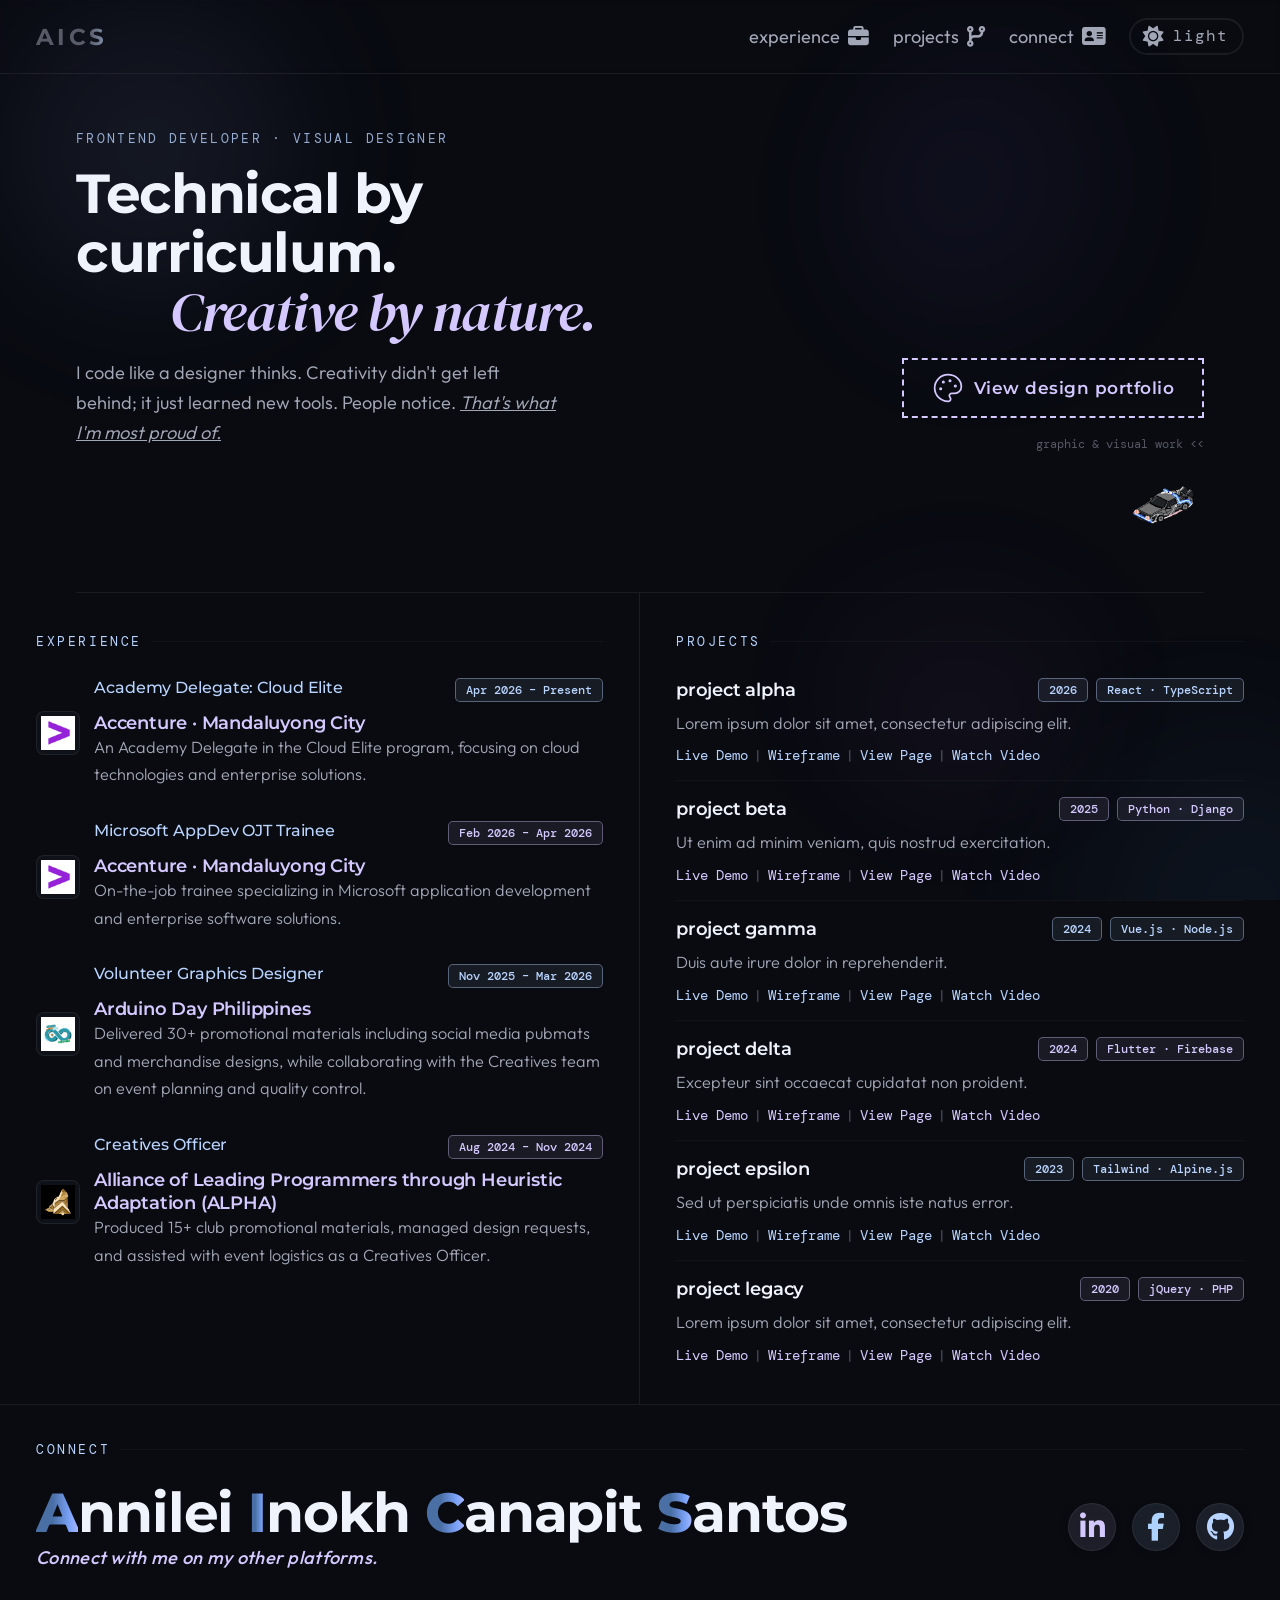
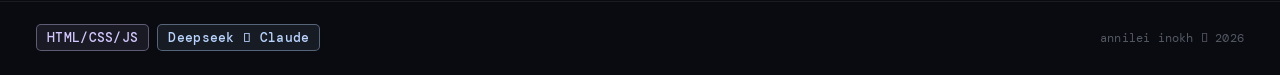
==== index.html @ 3339f08f "portfolio update" ====
<!DOCTYPE html>
<html lang="en">
<head>
  <meta charset="UTF-8">
  <meta name="viewport" content="width=device-width, initial-scale=1.0, viewport-fit=cover">
  <title>Annilei Inokh C. Santos</title>

  <!-- External Stylesheets -->
  <link rel="stylesheet" href="css/style.css">
  <link rel="stylesheet" href="css/orb.css">
  <link rel="stylesheet" href="css/components.css">
  <link rel="stylesheet" href="css/pop-up-modal-style.css">
  <link rel="stylesheet" href="css/time-travel-animation.css">

  <!-- Font Awesome 6 (Free) -->
  <link rel="stylesheet" href="https://cdnjs.cloudflare.com/ajax/libs/font-awesome/6.5.1/css/all.min.css">

  <!-- Experience Logo Styles -->
  <style>
    .exp-item {
      display: flex;
      gap: 14px;
      align-items: center;
    }

    .exp-logo-wrap {
      flex-shrink: 0;
      width: 44px;
      height: 44px;
      border-radius: 8px;
      border: 0.5px solid var(--border);
      background: var(--bg2);
      display: flex;
      align-items: center;
      justify-content: center;
      overflow: hidden;
    }

    .exp-logo-wrap img {
      width: 100%;
      height: 100%;
      object-fit: contain;
      padding: 4px;
      filter: grayscale(20%);
      transition: filter 0.2s ease;
    }

    .exp-item:hover .exp-logo-wrap img {
      filter: grayscale(0%);
    }

    .exp-logo-wrap .exp-logo-fallback {
      font-family: 'Montserrat', sans-serif;
      font-size: 0.6rem;
      font-weight: 700;
      color: var(--txt3);
      text-align: center;
      letter-spacing: 0.05em;
      line-height: 1.1;
      padding: 2px;
    }

    .exp-body {
      flex: 1;
      min-width: 0;
    }

    @media (max-width: 480px) {
      .exp-logo-wrap {
        width: 36px;
        height: 36px;
        border-radius: 6px;
      }
    }
  </style>
</head>
<body>

<div class="p dark" id="site">

  <!-- Animated Orb Background -->
  <div class="orb-container" id="orbContainer">
    <div class="interactive-orb" id="interactiveOrb"></div>
  </div>

  <div class="content-wrapper">

    <!-- ── Navigation ─────────────────────────────────────── -->
    <nav>
      <div class="logo">AICS</div>
      <div class="nav-r">
        <a href="#exp" class="nav-link">
          <span class="nav-text">experience</span>
          <i class="fas fa-briefcase nav-icon-mobile"></i>
        </a>
        <a href="#proj" class="nav-link">
          <span class="nav-text">projects</span>
          <i class="fas fa-code-branch nav-icon-mobile"></i>
        </a>
        <a href="#connect" class="nav-link">
          <span class="nav-text">connect</span>
          <i class="fas fa-address-card nav-icon-mobile"></i>
        </a>
        <button class="toggle-btn" id="modeBtn" aria-label="Toggle theme">
          <i class="fas t-icon" id="modeIcon">☀</i>
          <span id="modeTxt">light</span>
        </button>
      </div>
    </nav>

    <!-- ── Hero ───────────────────────────────────────────── -->
    <div class="hero">
      <div class="eyebrow">
        <span>frontend developer · visual designer</span>
      </div>
      <h1>Technical by curriculum.<br><em>Creative by nature.</em></h1>

      <div class="hero-body">
        <p class="hero-desc">
          I code like a designer thinks. Creativity didn't get left behind;
          it just learned new tools. People notice.
          <u><i>That's what I'm most proud of.</i></u>
        </p>

        <div class="cta-wrap">
          <div class="cta-portfolio" aria-label="View design portfolio">
            <svg class="portfolio-icon"
                 xmlns="http://www.w3.org/2000/svg"
                 width="32" height="32"
                 viewBox="0 0 24 24"
                 fill="none"
                 stroke="currentColor"
                 stroke-width="1.3125"
                 stroke-linecap="round"
                 stroke-linejoin="round">
              <path d="M12 22a1 1 0 0 1 0-20 10 9 0 0 1 10 9 5 5 0 0 1-5 5h-2.25a1.75 1.75 0 0 0-1.4 2.8l.3.4a1.75 1.75 0 0 1-1.4 2.8z"/>
              <circle cx="13.5" cy="6.5" r=".5" fill="currentColor"/>
              <circle cx="17.5" cy="10.5" r=".5" fill="currentColor"/>
              <circle cx="6.5"  cy="12.5" r=".5" fill="currentColor"/>
              <circle cx="8.5"  cy="7.5"  r=".5" fill="currentColor"/>
            </svg>
            View design portfolio
          </div>
          <div class="cta-hint">graphic &amp; visual work <<</div>

          <!-- GIF Button -->
          <button class="gif-button" id="gifBtn" aria-label="View previous portfolio versions">
            <img
              class="gif-img"
              src="../assets/delorean.gif"
              alt="DeLorean time machine"
              draggable="false">
            <i class="fas fa-car-side fallback-icon"></i>
          </button>
        </div>
      </div>
    </div>

    <!-- ── Two-Column: Experience + Projects ──────────────── -->
    <div class="two-col">

      <!-- Experience Column -->
      <div class="col-l">
        <div class="sec-label">experience</div>
        <!-- Experience content will be loaded dynamically from JSON -->
      </div>

      <!-- Projects Column -->
      <div class="col-r">
        <div class="sec-label" id="proj">projects</div>
        <!-- Projects content will be loaded dynamically from JSON -->
      </div>

    </div><!-- /.two-col -->

    <!-- ── Connect ────────────────────────────────────────── -->
    <div class="contrib-band" id="connect">
      <div class="sec-label">connect</div>
      <div class="contrib-inner">
        <div>
          <div class="c-big">
            <span class="name-first"><b class="shimmer-letter">A</b>nnilei <b class="shimmer-letter">I</b>nokh</span>
            <span class="name-last"><b class="shimmer-letter">C</b>anapit <b class="shimmer-letter">S</b>antos</span>
          </div>
          <div class="c-sub"><em>Connect with me on my other platforms.</em></div>
        </div>
        <div class="social-links">
          <a href="https://www.linkedin.com/in/annilei-inokh-santos/"
            target="_blank"
            rel="noopener noreferrer"
            class="social-btn linkedin"
            aria-label="LinkedIn">
            <i class="fab fa-linkedin-in"></i>
          </a>
          <a href="https://www.facebook.com/annilei.inokh"
            target="_blank"
            rel="noopener noreferrer"
            class="social-btn facebook"
            aria-label="Facebook">
            <i class="fab fa-facebook-f"></i>
          </a>
          <a href="https://github.com/annilei-inokh-santos"
            target="_blank"
            rel="noopener noreferrer"
            class="social-btn github"
            aria-label="GitHub">
            <i class="fab fa-github"></i>
          </a>
        </div>
      </div>
    </div>

    <!-- ── Footer ─────────────────────────────────────────── -->
    <div class="bottom">
      <div class="sig-row">
        <div class="sig s-v">HTML/CSS/JS</div>
        <div class="sig s-b">Deepseek 𖥔 Claude</div>
      </div>
      <div class="build-note">annilei inokh 𖥔 2026</div>
    </div>

  </div><!-- /.content-wrapper -->
</div><!-- /#site -->

<!-- Popup Modal for Portfolio Version Selector -->
<div id="carouselModal" class="modal" role="dialog" aria-label="Portfolio version selector">
  <span class="close-btn" aria-label="Close">&times;</span>
  <div class="modal-inner">
    <!-- Carousel Section -->
    <div class="carousel-wrapper">
      <div class="carousel-container">
        <button class="carousel-arrow left-arrow" aria-label="Previous portfolio">&#10094;</button>
        <div class="carousel-track-container">
          <div class="carousel-track" id="carouselTrack">
            <!-- Carousel cards will be loaded dynamically from portfolio-versions.json -->
          </div>
        </div>
        <button class="carousel-arrow right-arrow" aria-label="Next portfolio">&#10095;</button>
      </div>
    </div>

    <!-- Time Circuit Panel -->
    <div class="bottom-rectangle" id="bottomRectangle">
      <div class="rectangle-content">
        <!-- Destination Time -->
        <div class="time-container destination-time">
          <div class="time-values-wrapper">
            <div class="time-item">
              <div class="time-label">MONTH</div>
              <div class="time-value-box month-box" data-ghost="MMM">
                <div class="time-month" id="destinationMonth">---</div>
              </div>
            </div>
            <div class="time-item">
              <div class="time-label">DAY</div>
              <div class="time-value-box day-box" data-ghost="88">
                <div class="time-day" id="destinationDay">--</div>
              </div>
            </div>
            <div class="time-item">
              <div class="time-label">YEAR</div>
              <div class="time-value-box year-box" data-ghost="8888">
                <div class="time-year" id="destinationYear">----</div>
              </div>
            </div>
          </div>
          <div class="time-header">DESTINATION TIME</div>
        </div>

        <!-- Present Time -->
        <div class="time-container present-time">
          <div class="time-values-wrapper">
            <div class="time-item">
              <div class="time-label">MONTH</div>
              <div class="time-value-box month-box" data-ghost="MMM">
                <div class="time-month" id="presentMonth">---</div>
              </div>
            </div>
            <div class="time-item">
              <div class="time-label">DAY</div>
              <div class="time-value-box day-box" data-ghost="88">
                <div class="time-day" id="presentDay">--</div>
              </div>
            </div>
            <div class="time-item">
              <div class="time-label">YEAR</div>
              <div class="time-value-box year-box" data-ghost="8888">
                <div class="time-year" id="presentYear">----</div>
              </div>
            </div>
          </div>
          <div class="time-header">PRESENT TIME</div>
        </div>

        <!-- Last Time Departed -->
        <div class="time-container last-departed">
          <div class="time-values-wrapper">
            <div class="time-item">
              <div class="time-label">MONTH</div>
              <div class="time-value-box month-box" data-ghost="MMM">
                <div class="time-month" id="lastMonth">---</div>
              </div>
            </div>
            <div class="time-item">
              <div class="time-label">DAY</div>
              <div class="time-value-box day-box" data-ghost="88">
                <div class="time-day" id="lastDay">--</div>
              </div>
            </div>
            <div class="time-item">
              <div class="time-label">YEAR</div>
              <div class="time-value-box year-box" data-ghost="8888">
                <div class="time-year" id="lastYear">----</div>
              </div>
            </div>
          </div>
          <div class="time-header">LAST TIME DEPARTED</div>
        </div>
      </div>
    </div>
  </div>
</div>

<!-- External Scripts -->
<script src="js/data-loader.js"></script>
<script src="js/theme.js"></script>
<script src="js/orb.js"></script>
<script src="js/scroll.js"></script>
<script src="js/modal.js"></script>
<script src="js/sparkle.js"></script>
<script src="js/gif-button.js"></script>
<script src="js/time-travel-animation.js"></script>
<script src="js/script.js"></script>

</body>
</html>
---- css/style.css ----
/* ============================================================
   STYLE.CSS — Annilei Inokh C. Santos Portfolio (Core Design, Themes, Layout)
   ============================================================ */

/* ============================================================
   1. IMPORTS
   ============================================================ */
@import url('https://fonts.googleapis.com/css2?family=DM+Serif+Display:ital@0;1&family=DM+Mono:wght@400;500&family=Outfit:wght@300;400;500&family=Montserrat:wght@500;600;700;800&display=swap');
@import url('https://fonts.googleapis.com/css2?family=Orbitron:wght@400;500;600;700;800;900&display=swap');
@import url('https://fonts.cdnfonts.com/css/ds-digital');


/* ============================================================
   1.5 ROOT FONT SIZE SCALING (+15%)
   ============================================================ */
html {
  font-size: 115%;
}


/* ============================================================
   2. RESET & BASE
   ============================================================ */
* {
  box-sizing: border-box;
  margin: 0;
  padding: 0;
}

html, body {
  scroll-behavior: smooth;
  scroll-padding-top: 80px;
}


/* ============================================================
   2.1 TEXT SIZE SCALING
   ============================================================ */
html {
  font-size: 130%;
}

@media (max-width: 768px) {
  html {
    font-size: 145%;
  }
}

@media (max-width: 480px) {
  html {
    font-size: 145%;
  }
}


/* ============================================================
   3. CSS VARIABLES — THEMES
   ============================================================ */
.p.dark {
  --bg:        #090b11;
  --bg2:       #0e1118;
  --bg3:       #13161f;
  --border:    rgba(255,255,255,0.07);
  --border2:   rgba(255,255,255,0.04);
  --txt:       #e2eafc;
  --txt2:      rgba(226,234,252,0.7);
  --txt3:      rgba(226,234,252,0.35);
  --blue:      #b8d4ff;
  --blue-bg:   rgba(184,212,255,0.08);
  --blue-bd:   rgba(184,212,255,0.4);
  --violet:    #d4c8ff;
  --violet-bg: rgba(212,200,255,0.08);
  --violet-bd: rgba(212,200,255,0.38);
  --head:      #eff3fc;
  --orb1:      rgba(100,80,200,0.4);
  --orb2:      rgba(80,150,220,0.35);
  --orb3:      rgba(180,100,200,0.3);
  --link:      #7aa2f7;
  --link-hover:#b4f9f9;
}

.p.light {
  --bg:        #fdf7e8;
  --bg2:       #faf0dd;
  --bg3:       #f7e8d0;
  --border:    rgba(0,0,0,0.08);
  --border2:   rgba(0,0,0,0.05);
  --txt:       #3d3522;
  --txt2:      rgba(61,53,34,0.72);
  --txt3:      rgba(61,53,34,0.4);
  --blue:      #7b8a9e;
  --blue-bg:   rgba(123,138,158,0.08);
  --blue-bd:   rgba(123,138,158,0.3);
  --violet:    #9b7bb5;
  --violet-bg: rgba(155,123,181,0.06);
  --violet-bd: rgba(155,123,181,0.25);
  --head:      #3d3522;
  --orb1:      rgba(155,123,181,0.25);
  --orb2:      rgba(123,138,158,0.2);
  --orb3:      rgba(180,100,200,0.2);
  --link:      #8b5e9e;
  --link-hover: #a875b8;
}


/* ============================================================
   4. GLOBAL
   ============================================================ */
.p {
  font-family: 'Outfit', sans-serif;
  width: 100%;
  min-height: 100vh;
  transition: background 0.3s, color 0.3s;
  position: relative;
  user-select: none;
  -webkit-user-select: none;
  -moz-user-select: none;
  -ms-user-select: none;
  background: var(--bg);
  color: var(--txt);
}

h1, .exp-role, .proj-name, .cta, .exp-place, .c-big, .logo b {
  font-family: 'Montserrat', sans-serif;
}
h1         { font-weight: 700; }
.exp-role  { font-weight: 600; }
.proj-name { font-weight: 600; }
.cta       { font-weight: 600; }
.c-big     { font-weight: 700; }

a {
  color: var(--link);
  text-decoration: none;
  transition: color 0.2s ease, text-decoration 0.2s ease;
}
a:hover {
  color: var(--link-hover);
  text-decoration: underline;
}


/* ============================================================
   5. ANIMATIONS / KEYFRAMES
   ============================================================ */
@keyframes shimmerMove {
  0%   { background-position: 250% 0; }
  100% { background-position: -250% 0; }
}

@keyframes pulseGlow {
  0%, 100% { text-shadow: 0 0 0px rgba(184,212,255,0); }
  50%       { text-shadow: 0 0 4px var(--blue); }
}

@keyframes bl {
  0%, 100% { opacity: 1; }
  50%       { opacity: 0.2; }
}

@keyframes floatOrb {
  0%, 100% { transform: translate(0, 0) scale(1); }
  50%       { transform: translate(20px, -20px) scale(1.05); }
}


/* ============================================================
   6. COMPONENTS — Content Wrapper
   ============================================================ */
.content-wrapper {
  position: relative;
  z-index: 2;
  overflow-x: hidden;
  max-width: min(1400px, 100vw);
  margin: 0 auto;
  width: 100%;
}


/* ============================================================
   7. SECTIONS — Hero
   ============================================================ */
.hero {
  padding: 56px 36px 0;
  position: relative;
  max-width: 1200px;
  margin: 0 auto;
  width: 100%;
}

.eyebrow {
  font-family: 'DM Mono', monospace;
  font-size: 0.625rem;
  color: var(--blue);
  letter-spacing: 0.18em;
  text-transform: uppercase;
  margin-bottom: 18px;
  opacity: 0.8;
  display: flex;
  align-items: center;
  flex-wrap: wrap;
  gap: 12px;
}

h1 {
  font-family: 'Montserrat', sans-serif;
  font-size: 2.625rem;
  line-height: 1.08;
  letter-spacing: -0.025em;
  color: var(--head);
  font-weight: 700;
  max-width: 520px;
  margin-bottom: 8px;
  text-align: left;
}
h1 em {
  font-style: italic;
  color: var(--violet);
  font-family: 'DM Serif Display', serif;
  font-weight: 400;
  display: block;
  text-align: right;
}

.hero-body {
  display: grid;
  grid-template-columns: 1fr auto;
  gap: 32px;
  align-items: start;
  margin-top: 16px;
  padding-bottom: 48px;
  border-bottom: 0.5px solid var(--border);
}

.hero-desc {
  font-size: 0.875rem;
  color: var(--txt2);
  font-weight: 350;
  line-height: 1.65;
  max-width: 480px;
}
.hero-desc em {
  color: var(--violet);
  font-style: normal;
  font-weight: 500;
}

.cta-wrap {
  display: flex;
  flex-direction: column;
  align-items: flex-end;
  gap: 12px;
}

.cta-hint {
  font-family: 'DM Mono', monospace;
  font-size: 0.5625rem;
  color: var(--txt3);
  text-align: right;
  margin-top: 6px;
}


/* ============================================================
   8. SECTIONS — Two-Column Layout
   ============================================================ */
.two-col {
  display: grid;
  grid-template-columns: 1fr 1fr;
  border-bottom: 0.5px solid var(--border);
  position: relative;
  background: transparent;
}

.col-l { padding: 40px 36px; border-right: 0.5px solid var(--border); }
.col-r { padding: 40px 36px; }

.sec-label {
  font-family: 'DM Mono', monospace;
  font-size: 0.625rem;
  color: var(--blue);
  letter-spacing: 0.2em;
  text-transform: uppercase;
  margin-bottom: 28px;
  display: flex;
  align-items: center;
  gap: 10px;
}
.sec-label::after {
  content: '';
  flex: 1;
  height: 0.5px;
  background: var(--border2);
}


/* ============================================================
   9. COMPONENTS — Experience Items
   ============================================================ */
.exp-item { margin-bottom: 32px; }
.exp-item:last-child { margin-bottom: 0; }

.exp-top {
  display: flex;
  justify-content: space-between;
  align-items: flex-start;
  margin-bottom: 6px;
  flex-wrap: wrap;
  gap: 8px;
}

.exp-role {
  font-size: 0.75rem;
  color: var(--blue);
  margin-bottom: 8px;
  font-weight: 500;
  font-family: 'Montserrat', sans-serif;
  letter-spacing: -0.1px;
}

.exp-year {
  font-family: 'DM Mono', monospace;
  font-size: 0.625rem;
  color: var(--txt3);
  background: var(--bg2);
  padding: 2px 8px;
  border-radius: 4px;
}

.exp-place {
  font-size: 0.875rem;
  font-weight: 600;
  color: var(--txt);
  font-family: 'Montserrat', sans-serif;
  letter-spacing: -0.2px;
}

.exp-place a {
  color: var(--violet);
  text-decoration: none;
  transition: color 0.2s ease;
}

.exp-place a:hover {
  color: var(--link-hover);
  text-decoration: underline;
}

.exp-desc {
  font-size: 0.78125rem;
  color: var(--txt2);
  font-weight: 300;
  line-height: 1.7;
}

/* Experience Date Tags */
.exp-date-tag {
  font-family: 'DM Mono', monospace;
  font-size: 0.5625rem;
  padding: 3px 10px;
  border-radius: 5px;
  border: 0.5px solid;
  font-weight: 500;
  white-space: nowrap;
}

/* Blue theme for experience dates */
.exp-date-blue {
  border-color: var(--blue-bd);
  color: var(--blue);
  background: var(--blue-bg);
}

/* Violet theme for experience dates */
.exp-date-violet {
  border-color: var(--violet-bd);
  color: var(--violet);
  background: var(--violet-bg);
}

/* Light mode adjustments for experience dates */
.p.light .exp-date-blue {
  border-color: rgba(123,138,158,0.3);
  color: #7b8a9e;
  background: rgba(123,138,158,0.08);
}

.p.light .exp-date-violet {
  border-color: rgba(155,123,181,0.25);
  color: #9b7bb5;
  background: rgba(155,123,181,0.06);
}

/* Responsive experience date tags */
@media (max-width: 600px) {
  .exp-date-tag {
    font-size: 0.5rem;
    padding: 2px 8px;
  }
}

@media (max-width: 480px) {
  .exp-date-tag {
    font-size: 0.4375rem;
    padding: 2px 6px;
  }
}


/* ============================================================
   10. COMPONENTS — Project Items
   ============================================================ */
.proj-item {
  padding: 16px 0;
  border-bottom: 0.5px solid var(--border2);
}
.proj-item:first-of-type { padding-top: 0; }
.proj-item:last-child    { border-bottom: none; padding-bottom: 0; }

.proj-top {
  display: flex;
  justify-content: space-between;
  align-items: flex-start;
  margin-bottom: 8px;
  flex-wrap: wrap;
  gap: 10px;
}

.proj-name {
  font-size: 0.875rem;
  font-weight: 600;
  color: var(--head);
  font-family: 'Montserrat', sans-serif;
  letter-spacing: -0.2px;
}

/* Project Tags Container */
.proj-tags {
  display: flex;
  gap: 8px;
  align-items: center;
  flex-wrap: wrap;
}

/* Base tag styles */
.proj-tag {
  font-family: 'DM Mono', monospace;
  font-size: 0.5625rem;
  padding: 3px 10px;
  border-radius: 5px;
  border: 0.5px solid;
  font-weight: 500;
  white-space: nowrap;
}

/* Blue theme tags */
.t-date-blue {
  border-color: var(--blue-bd);
  color: var(--blue);
  background: var(--blue-bg);
}

.t-tech-blue {
  border-color: var(--blue-bd);
  color: var(--blue);
  background: var(--blue-bg);
}

/* Violet theme tags */
.t-date-violet {
  border-color: var(--violet-bd);
  color: var(--violet);
  background: var(--violet-bg);
}

.t-tech-violet {
  border-color: var(--violet-bd);
  color: var(--violet);
  background: var(--violet-bg);
}

/* Light mode adjustments for tags */
.p.light .t-date-blue,
.p.light .t-tech-blue {
  border-color: rgba(123,138,158,0.3);
  color: #7b8a9e;
  background: rgba(123,138,158,0.08);
}

.p.light .t-date-violet,
.p.light .t-tech-violet {
  border-color: rgba(155,123,181,0.25);
  color: #9b7bb5;
  background: rgba(155,123,181,0.06);
}

.proj-desc {
  font-size: 0.78125rem;
  color: var(--txt2);
  font-weight: 300;
  line-height: 1.65;
}

/* Project Thumbnails */
.proj-thumbnails {
  display: flex;
  gap: 10px;
  margin-top: 12px;
  flex-wrap: wrap;
}

.proj-thumbnail-link {
  text-decoration: none;
}

.proj-thumbnail {
  display: inline-flex;
  align-items: center;
  gap: 6px;
  padding: 4px 10px;
  border-radius: 6px;
  border: 1px solid;
  font-size: 0.6875rem;
  font-weight: 500;
  transition: all 0.2s ease;
  cursor: pointer;
  white-space: nowrap;
}

.proj-thumbnail i {
  font-size: 0.75rem;
  transition: transform 0.2s ease;
}

.proj-thumbnail:hover {
  transform: translateY(-2px);
}

.proj-thumbnail:hover i {
  transform: scale(1.1);
}

/* Blue theme thumbnails */
.t-blue-thumb {
  background: var(--blue-bg);
  border-color: var(--blue-bd);
  color: var(--blue);
}

.t-blue-thumb:hover {
  background: rgba(184,212,255,0.2);
  border-color: var(--blue);
  color: var(--blue);
  box-shadow: 0 0 8px rgba(184,212,255,0.3);
}

/* Violet theme thumbnails */
.t-violet-thumb {
  background: var(--violet-bg);
  border-color: var(--violet-bd);
  color: var(--violet);
}

.t-violet-thumb:hover {
  background: rgba(212,200,255,0.2);
  border-color: var(--violet);
  color: var(--violet);
  box-shadow: 0 0 8px rgba(212,200,255,0.3);
}

/* Light mode adjustments for thumbnails */
.p.light .t-blue-thumb {
  background: rgba(123,138,158,0.1);
  border-color: rgba(123,138,158,0.3);
  color: #7b8a9e;
}

.p.light .t-blue-thumb:hover {
  background: rgba(123,138,158,0.2);
  border-color: #7b8a9e;
  color: #7b8a9e;
}

.p.light .t-violet-thumb {
  background: rgba(155,123,181,0.1);
  border-color: rgba(155,123,181,0.3);
  color: #9b7bb5;
}

.p.light .t-violet-thumb:hover {
  background: rgba(155,123,181,0.2);
  border-color: #9b7bb5;
  color: #9b7bb5;
}

/* Project Links - Minimal Text Links */
.proj-links {
  display: flex;
  gap: 8px;
  margin-top: 10px;
  flex-wrap: wrap;
  align-items: center;
}

.proj-link {
  text-decoration: none;
  font-size: 0.6875rem;
  font-weight: 400;
  transition: opacity 0.2s ease;
  font-family: 'DM Mono', monospace;
}

.proj-link:hover {
  text-decoration: underline;
  opacity: 0.7;
}

.link-separator {
  color: var(--txt3);
  font-size: 0.625rem;
}

/* Blue theme links */
.t-blue-link {
  color: var(--blue);
}

/* Violet theme links */
.t-violet-link {
  color: var(--violet);
}

/* Light mode adjustments */
.p.light .t-blue-link {
  color: #7b8a9e;
}

.p.light .t-violet-link {
  color: #9b7bb5;
}

/* Responsive */
@media (max-width: 600px) {
  .proj-links {
    gap: 6px;
  }
  
  .proj-link {
    font-size: 0.625rem;
  }
  
  .link-separator {
    font-size: 0.5625rem;
  }
}

@media (max-width: 480px) {
  .proj-links {
    gap: 5px;
  }
  
  .proj-link {
    font-size: 0.5625rem;
  }
  
  .link-separator {
    font-size: 0.5rem;
  }
}

/* Responsive styles */
@media (max-width: 600px) {
  .proj-tag {
    font-size: 0.5rem;
    padding: 2px 8px;
  }
  
  .proj-tags {
    gap: 6px;
  }
  
  .proj-thumbnails {
    gap: 6px;
  }
  
  .proj-thumbnail {
    padding: 3px 8px;
    font-size: 0.625rem;
  }
  
  .proj-thumbnail i {
    font-size: 0.6875rem;
  }
}

@media (max-width: 480px) {
  .proj-tag {
    font-size: 0.4375rem;
    padding: 2px 6px;
  }
  
  .proj-thumbnail {
    padding: 3px 6px;
    font-size: 0.5625rem;
  }
  
  .proj-thumbnail i {
    font-size: 0.625rem;
  }
}


/* ============================================================
   11. SECTIONS — Connect / Contributions Band
   ============================================================ */
.contrib-band {
  padding: 36px 36px 32px;
  border-bottom: 0.5px solid var(--border);
  position: relative;
  background: transparent;
}

.contrib-inner {
  display: flex;
  align-items: center;
  justify-content: space-between;
  gap: 24px;
  flex-wrap: wrap;
}

.contrib-left { flex-shrink: 0; }

.c-big {
  font-family: 'Montserrat', sans-serif;
  font-size: 2.625rem;
  color: var(--head);
  letter-spacing: -0.02em;
  line-height: 1;
  font-weight: 700;
  overflow: visible;
  display: inline-block;
  white-space: normal;
  word-break: keep-all;
}

.name-first,
.name-last {
  display: inline-block;
  white-space: nowrap;
}

.c-big .shimmer-letter {
  display: inline-block;
  background: linear-gradient(
    90deg,
    #4a6fa5 0%,
    #4a6fa5 20%,
    #7aa2f7 40%,
    #d4c8ff 60%,
    #7aa2f7 80%,
    #4a6fa5 100%
  );
  background-size: 200% auto;
  background-clip: text;
  -webkit-background-clip: text;
  color: transparent;
  animation: shimmerMove 3s linear infinite;
  font-weight: 800;
  font-family: 'Montserrat', sans-serif;
  overflow: visible;
  position: relative;
  z-index: 1;
}

.p.light .c-big .shimmer-letter {
  background: linear-gradient(
    90deg,
    #6b4e8a 0%,
    #6b4e8a 20%,
    #9b7bb5 40%,
    #b8d4ff 60%,
    #9b7bb5 80%,
    #6b4e8a 100%
  );
  background-size: 200% auto;
  background-clip: text;
  -webkit-background-clip: text;
  color: transparent;
  animation: shimmerMove 3s linear infinite;
  font-weight: 800;
}

@keyframes shimmerMove {
  0% { background-position: 200% 0; }
  100% { background-position: -200% 0; }
}

.c-big em {
  color: var(--blue);
  font-style: normal;
  font-family: 'DM Serif Display', serif;
  font-size: 2.375rem;
}

.c-sub {
  font-size: 0.875rem;
  color: var(--txt3);
  margin-top: 6px;
  font-weight: 350;
  letter-spacing: 0.3px;
}

.c-sub em {
  color: var(--violet);
  font-style: italic;
  font-weight: 500;
}

@media (max-width: 600px) {
  .name-first,
  .name-last {
    display: block;
    white-space: normal;
  }
  
  .c-big {
    line-height: 1.2;
  }
}


/* ============================================================
   12. SECTIONS — Footer / Bottom Bar
   ============================================================ */
.bottom {
  display: flex;
  align-items: center;
  justify-content: space-between;
  padding: 22px 36px 24px;
  flex-wrap: nowrap;
  gap: 12px;
  position: relative;
  min-width: 0;
}

.sig-row {
  display: flex;
  gap: 8px;
  align-items: center;
  flex-wrap: nowrap;
  flex-shrink: 1;
  min-width: 0;
  overflow-x: auto;
  -webkit-overflow-scrolling: touch;
}

.sig {
  font-family: 'DM Mono', monospace;
  font-size: 0.625rem;
  font-weight: 500;
  padding: 4px 10px;
  border-radius: 5px;
  border: 0.5px solid;
  letter-spacing: 0.3px;
  white-space: nowrap;
  flex-shrink: 0;
}
.s-b { border-color: var(--blue-bd);   color: var(--blue);   background: var(--blue-bg); }
.s-v { border-color: var(--violet-bd); color: var(--violet); background: var(--violet-bg); }

.build-note {
  font-family: 'DM Mono', monospace;
  font-size: 0.59375rem;
  color: var(--txt3);
  letter-spacing: 0.2px;
  white-space: nowrap;
  flex-shrink: 0;
}

@media (max-width: 768px) {
  .bottom {
    padding: 14px 20px;
    gap: 8px;
  }
  
  .sig {
    font-size: 0.5rem;
    padding: 3px 8px;
  }
  
  .sig-row {
    gap: 5px;
  }
  
  .build-note {
    font-size: 0.5rem;
  }
}

@media (max-width: 550px) {
  .bottom {
    justify-content: flex-start;
    gap: 10px;
  }
  
  .sig-row {
    flex-shrink: 0;
  }
  
  .build-note {
    flex-shrink: 0;
  }
}


/* ============================================================
   13. MEDIA QUERIES — Tablet & Mobile Optimization
   ============================================================ */
@media (max-width: 1024px) {
  .hero {
    padding: 40px 30px 0;
  }
  
  h1 {
    font-size: 2.25rem;
    max-width: 100%;
  }
  
  .c-big {
    font-size: 2.25rem;
  }
}

@media (max-width: 900px) {
  .two-col {
    grid-template-columns: 1fr;
    gap: 0;
  }
  
  .col-l {
    border-right: none;
    border-bottom: 0.5px solid var(--border);
    padding: 32px 30px;
  }
  
  .col-r {
    padding: 32px 30px;
  }
  
  .hero-body {
    grid-template-columns: 1fr auto;
    gap: 24px;
  }
  
  .cta-wrap {
    align-items: flex-end;
  }
  
  .cta-hint {
    text-align: right;
  }
  
  h1 em {
    margin-left: 0;
    text-align: left;
  }
}

@media (max-width: 768px) {
  .eyebrow {
    font-size: 0.5rem;
  }
  
  .hero {
    padding: 30px 20px 0;
  }
  
  .hero-body {
    grid-template-columns: 1fr auto;
    gap: 20px;
  }
  
  h1 {
    font-size: 1.75rem;
  }
  
  .c-big {
    font-size: 1.75rem;
  }
  
  .contrib-inner {
    flex-direction: column;
    align-items: flex-start;
    gap: 20px;
  }
  
  .bottom {
    padding: 18px 20px;
  }
}

@media (max-width: 600px) {
  .exp-top {
    flex-direction: column;
    align-items: flex-start;
    gap: 6px;
  }
  
  .proj-top {
    flex-direction: column;
    align-items: flex-start;
    gap: 6px;
  }
  
  .hero-body {
    grid-template-columns: minmax(150px, 1fr) auto;
    gap: 16px;
  }
  
  .hero-desc {
    font-size: 0.75rem;
  }
  
  .eyebrow {
    font-size: 0.4375rem;
  }
  
  .bottom {
    gap: 8px;
  }
  
  .sig {
    font-size: 0.4375rem;
    padding: 3px 6px;
  }
  
  .build-note {
    font-size: 0.4375rem;
  }
}

@media (max-width: 480px) {
  .col-l, .col-r {
    padding: 24px 18px;
  }
  
  .hero {
    padding: 24px 16px 0;
  }
  
  .hero-body {
    grid-template-columns: 1fr;
    gap: 20px;
  }
  
  .cta-wrap {
    align-items: flex-end;
    width: 100%;
  }
  
  .cta-hint {
    text-align: right;
  }
  
  h1 {
    font-size: 1.5rem;
  }
  
  .c-big {
    font-size: 1.5rem;
  }
  
  .c-sub {
    font-size: 0.75rem;
  }
  
  .exp-role {
    font-size: 0.6875rem;
  }
  
  .exp-desc {
    font-size: 0.6875rem;
  }
  
  .proj-name {
    font-size: 0.75rem;
  }
  
  .proj-desc {
    font-size: 0.6875rem;
  }
  
  .bottom {
    flex-wrap: nowrap;
    overflow-x: auto;
    -webkit-overflow-scrolling: touch;
    gap: 10px;
    justify-content: flex-start;
  }
  
  .sig-row {
    flex-shrink: 0;
  }
  
  .build-note {
    flex-shrink: 0;
  }
}

.content-wrapper {
  padding: 0;
}
---- css/orb.css ----
/* ============================================================
   ORB.CSS — Orb / Background Animations
   ============================================================ */

/* ============================================================
   1. ORB CONTAINER & BASE STYLES
   ============================================================ */
.orb-container {
  position: fixed;
  top: 0;
  left: 0;
  width: 100%;
  height: 100%;
  pointer-events: none;
  z-index: 0;
  overflow: hidden;
}

.orb {
  position: absolute;
  border-radius: 50%;
  filter: blur(60px);
  opacity: 0.4;
  transition: transform 0.3s ease-out, opacity 0.2s ease, left 3s linear, top 3s linear;
  pointer-events: none;
  will-change: transform;
}
.p.dark .orb  { opacity: 0.25; }
.p.light .orb { opacity: 0.15; }

.interactive-orb {
  position: fixed;
  width: 300px;
  height: 300px;
  border-radius: 50%;
  filter: blur(80px);
  pointer-events: none;
  transition: transform 0.05s linear;
  z-index: 0;
  opacity: 0.5;
}
.p.dark .interactive-orb  { opacity: 0.35; }
.p.light .interactive-orb { opacity: 0.2; }

/* ============================================================
   2. ORB ANIMATIONS
   ============================================================ */
@keyframes floatOrb {
  0%, 100% { transform: translate(0, 0) scale(1); }
  50%       { transform: translate(20px, -20px) scale(1.05); }
}
---- css/components.css ----
/* ============================================================
   COMPONENTS.CSS — Nav, Toggle Btn, Social Buttons, GIF Button, CTA Portfolio Btn
   ============================================================ */

/* ============================================================
   1. NAVIGATION
   ============================================================ */
nav {
  display: flex;
  align-items: center;
  justify-content: space-between;
  padding: 18px 36px;
  border-bottom: 0.5px solid var(--border);
  position: relative;
  z-index: 3;
  background: transparent;
  backdrop-filter: blur(2px);
  gap: 16px;
}

.logo {
  font-family: 'Montserrat', sans-serif;
  font-size: 1.125rem;
  font-weight: 700;
  letter-spacing: 0.14em;
  background: linear-gradient(
    90deg,
    var(--txt3) 0%,
    var(--txt3) 30%,
    var(--blue) 50%,
    var(--txt3) 70%,
    var(--txt3) 100%
  );
  background-size: 250% 100%;
  background-clip: text;
  -webkit-background-clip: text;
  color: transparent;
  animation: shimmerMove 8s ease-in-out infinite, pulseGlow 4s ease-in-out infinite;
  flex-shrink: 0;
}

.nav-r { 
  display: flex; 
  gap: 24px; 
  align-items: center;
  flex-shrink: 0;
}

.nav-link {
  display: flex;
  align-items: center;
  gap: 8px;
  font-size: 0.875rem;
  color: var(--txt2);
  text-decoration: none;
  font-weight: 400;
  cursor: pointer;
  transition: color 0.2s;
  white-space: nowrap;
  padding: 6px 0;
}

.nav-link:hover {
  color: var(--txt);
  text-decoration: none;
}

.nav-link:hover i {
  transform: scale(1.1);
}

.nav-link i {
  transition: transform 0.2s ease;
  font-size: 1rem;
}

.nav-text {
  font-size: 0.875rem;
}

/* Mobile-only icon - hidden by default */
.nav-icon-mobile {
  display: none;
}

@media (max-width: 768px) {
  nav {
    padding: 14px 20px;
  }
  
  .logo {
    font-size: 1rem;
  }
  
  .nav-r {
    gap: 16px;
  }
  
  /* On mobile, hide text, show icons */
  .nav-text {
    display: none;
  }
  
  .nav-icon-mobile {
    display: block;
    font-size: 1.125rem;
  }
  
  .nav-link {
    padding: 6px;
    gap: 0;
  }
  
  .nav-link i {
    font-size: 1.125rem;
  }
}

@media (max-width: 480px) {
  .nav-text {
    display: none;
  }
  
  .nav-icon-mobile {
    display: block;
  }
  
  .nav-link i {
    font-size: 1rem;
  }
  
  .nav-r {
    gap: 10px;
  }
}


/* ============================================================
   2. TOGGLE BUTTON
   ============================================================ */
.toggle-btn {
  display: flex;
  align-items: center;
  gap: 8px;
  padding: 6px 14px 6px 12px;
  border-radius: 40px;
  border: 2.5px solid var(--border);
  background: transparent;
  color: var(--txt2);
  font-family: 'DM Mono', monospace;
  font-size: 0.75rem;
  font-weight: 400;
  cursor: pointer;
  transition: all 0.2s ease;
  letter-spacing: 0.06em;
}

.toggle-btn:hover {
  color: var(--blue);
  background: var(--blue-bg);
  border-color: var(--blue-bd);
}

.t-icon {
  font-size: 1rem;
  line-height: 1;
  transition: transform 0.3s cubic-bezier(0.4, 0, 0.2, 1);
  font-style: normal;
}

.toggle-btn:hover .t-icon {
  transform: rotate(25deg);
}

#modeTxt {
  font-size: 0.75rem;
}

@media (max-width: 768px) {
  .toggle-btn {
    padding: 4px 10px;
  }
  
  .t-icon {
    font-size: 0.875rem;
  }
  
  #modeTxt {
    font-size: 0.625rem;
  }
}

@media (max-width: 600px) {
  .toggle-btn {
    padding: 4px 8px;
  }
  
  .t-icon {
    font-size: 0.75rem;
  }
  
  #modeTxt {
    font-size: 0.5rem;
  }
}


/* ============================================================
   3. CTA PORTFOLIO BUTTON
   ============================================================ */
.cta-portfolio {
  display: inline-flex;
  align-items: center;
  justify-content: center;
  gap: 10px;
  padding: 12px 28px;
  border-radius: 0;
  border: 2px dashed var(--violet);
  background: transparent;
  color: var(--violet);
  font-family: 'Montserrat', sans-serif;
  font-size: 0.8125rem;
  font-weight: 600;
  cursor: pointer;
  text-decoration: none;
  transition: all 0.3s ease;
  letter-spacing: 0.5px;
  position: relative;
  backdrop-filter: blur(2px);
}
.cta-portfolio:hover {
  border: 2px solid var(--violet);
  background: var(--violet-bg);
  transform: translateY(-2px);
  box-shadow: 0 0 12px rgba(124,58,237,0.3);
}
.cta-portfolio .portfolio-icon {
  width: 32px;
  height: 32px;
  transition: transform 0.3s ease;
  stroke: var(--violet);
}

@media (max-width: 600px) {
  .cta-portfolio {
    padding: 8px 16px;
    font-size: 0.6875rem;
  }
  
  .cta-portfolio .portfolio-icon {
    width: 24px;
    height: 24px;
  }
}

@media (max-width: 480px) {
  .cta-portfolio {
    padding: 8px 18px;
    font-size: 0.6875rem;
  }
}


/* ============================================================
   4. GIF INTERACTIVE BUTTON
   ============================================================ */
.gif-button {
  display: inline-flex;
  align-items: center;
  justify-content: center;
  cursor: pointer;
  border: none;
  background: none;
  padding: 0;
  margin: 0;
  width: 80px;
  height: 80px;
  border-radius: 12px;
  position: relative;
  overflow: hidden;
}

.gif-button .gif-img {
  width: 100%;
  height: 100%;
  object-fit: cover;
  border-radius: 12px;
  display: block;
  pointer-events: none;
  transition: transform 0.3s ease;
}

.gif-button:hover .gif-img {
  transform: scale(1.08);
}

.gif-button .fallback-icon {
  position: absolute;
  top: 50%;
  left: 50%;
  transform: translate(-50%, -50%);
  font-size: 2.5rem;
  pointer-events: none;
  display: none;
  transition: transform 0.3s ease;
  color: var(--blue);
}

.gif-button.image-failed .gif-img {
  display: none;
}

.gif-button.image-failed .fallback-icon {
  display: block;
}

.gif-button.image-failed:hover .fallback-icon {
  transform: translate(-50%, -50%) scale(1.15);
}

@media (max-width: 600px) {
  .gif-button {
    width: 60px;
    height: 60px;
  }
  
  .gif-button .fallback-icon {
    font-size: 2rem;
  }
}

@media (max-width: 480px) {
  .gif-button {
    width: 60px;
    height: 60px;
  }

  .gif-button .fallback-icon {
    font-size: 1.75rem;
  }
}


/* ============================================================
   5. SOCIAL BUTTONS (Font Awesome)
   ============================================================ */
.social-links {
  display: flex;
  gap: 16px;
  align-items: center;
  flex-wrap: wrap;
}

.social-btn {
  display: inline-flex;
  align-items: center;
  justify-content: center;
  width: 48px;
  height: 48px;
  border-radius: 50%;
  border: 1px solid var(--border);
  background: var(--bg2);
  backdrop-filter: blur(8px);
  cursor: pointer;
  text-decoration: none;
  transition: all 0.3s ease;
  box-shadow: 0 2px 8px rgba(0,0,0,0.1);
  font-size: 1.35rem;
}

.social-btn i {
  transition: transform 0.3s ease;
}

.social-btn:hover {
  transform: translateY(-3px);
  box-shadow: 0 8px 20px rgba(0,0,0,0.15);
  text-decoration: none;
}

.social-btn:hover i {
  transform: scale(1.1);
}

.social-btn:active { 
  transform: translateY(0); 
}

/* Dark Mode Social Buttons */
.p.dark .social-btn.linkedin { 
  background: rgba(212,200,255,0.1); 
  color: #d4c8ff; 
  text-decoration: none; 
}
.p.dark .social-btn.linkedin:hover { 
  background: rgba(212,200,255,0.25); 
  color: #d4c8ff; 
  text-decoration: none; 
}
.p.dark .social-btn.facebook { 
  background: rgba(173,210,255,0.1); 
  color: #add2ff; 
  text-decoration: none; 
}
.p.dark .social-btn.facebook:hover { 
  background: rgba(173,210,255,0.25); 
  color: #add2ff; 
  text-decoration: none; 
}
.p.dark .social-btn.github { 
  background: rgba(184,212,255,0.1); 
  color: #b8d4ff; 
  text-decoration: none; 
}
.p.dark .social-btn.github:hover { 
  background: rgba(184,212,255,0.25); 
  color: #b8d4ff; 
  text-decoration: none; 
}

/* Light Mode Social Buttons */
.p.light .social-btn.linkedin { 
  background: rgba(124,58,237,0.08); 
  color: #7c3aed; 
  text-decoration: none; 
  border-color: rgba(124,58,237,0.2);
}
.p.light .social-btn.linkedin:hover { 
  background: rgba(124,58,237,0.18); 
  color: #7c3aed; 
  text-decoration: none; 
}
.p.light .social-btn.facebook { 
  background: rgba(24,119,242,0.08); 
  color: #1877f2; 
  text-decoration: none; 
  border-color: rgba(24,119,242,0.2);
}
.p.light .social-btn.facebook:hover { 
  background: rgba(24,119,242,0.18); 
  color: #1877f2; 
  text-decoration: none; 
}
.p.light .social-btn.github { 
  background: rgba(74,111,165,0.08); 
  color: #4a6fa5; 
  text-decoration: none; 
  border-color: rgba(74,111,165,0.2);
}
.p.light .social-btn.github:hover { 
  background: rgba(74,111,165,0.18); 
  color: #4a6fa5; 
  text-decoration: none; 
}

@media (max-width: 768px) {
  .social-links {
    gap: 12px;
  }
  
  .social-btn {
    width: 42px;
    height: 42px;
    font-size: 1.2rem;
  }
}

@media (max-width: 600px) {
  .social-btn {
    width: 38px;
    height: 38px;
    font-size: 1rem;
  }
  
  .social-links {
    gap: 10px;
  }
}

@media (max-width: 480px) {
  .social-btn {
    width: 36px;
    height: 36px;
    font-size: 0.9rem;
  }
  
  .social-links {
    gap: 8px;
  }
}
---- css/pop-up-modal-style.css ----
/* ============================================================
   POP-UP-MODAL-STYLE.CSS — Modal, Carousel & Time Circuit
   ============================================================ */

/* ============================================================
   1. MODAL / POPUP STYLES
   ============================================================ */
.modal {
  display: none;
  position: fixed;
  z-index: 10000;
  left: 0;
  top: 0;
  width: 100%;
  height: 100%;
  background-color: rgba(0, 0, 0, 0.85);
  backdrop-filter: blur(12px);
}

.modal.modal--visible {
  display: flex !important;
  align-items: center;
  justify-content: center;
}

.close-btn {
  position: fixed;
  top: 25px;
  right: 35px;
  font-size: 2.5rem;
  font-weight: bold;
  cursor: pointer;
  transition: all 0.2s ease;
  z-index: 10002;
  background: rgba(255, 255, 255, 0.15);
  width: 50px;
  height: 50px;
  border-radius: 50%;
  display: flex;
  align-items: center;
  justify-content: center;
  border: 1px solid rgba(255, 255, 255, 0.3);
  color: #ffffff;
}

.close-btn:hover {
  color: var(--violet);
  transform: scale(1.1);
  background: rgba(255, 255, 255, 0.25);
}

.modal-inner {
  width: 90%;
  max-width: 1300px;
  display: flex;
  flex-direction: row;
  align-items: center;
  justify-content: center;
  gap: 50px;
  background: transparent;
}

/* ============================================================
   2. CAROUSEL STYLES
   ============================================================ */
.carousel-wrapper {
  flex: 1;
  position: relative;
  display: flex;
  justify-content: center;
  align-items: center;
}

.carousel-container {
  position: relative;
  width: 100%;
  display: flex;
  align-items: center;
  justify-content: center;
}

.carousel-track-container {
  overflow: hidden;
  width: 500px;
  margin: 0 20px;
}

.carousel-track {
  display: flex;
  transition: transform 0.5s ease-in-out;
  gap: 20px;
}

.carousel-card {
  flex-shrink: 0;
  width: 500px;
  height: 310px;
  cursor: pointer;
  position: relative;
  overflow: hidden;
  background-color: #4a6fa5;
  border: 3px solid transparent;
  border-radius: 12px;
  transition: all 0.3s ease;
  box-shadow: 0 4px 15px rgba(0, 0, 0, 0.3);
}

.carousel-card:hover {
  transform: scale(1.02);
  box-shadow: 0 8px 25px rgba(0, 0, 0, 0.4);
}

.carousel-card.active {
  border-color: var(--violet);
  box-shadow: 0 0 0 3px var(--violet), 0 8px 25px rgba(0, 0, 0, 0.4);
}

.card-image {
  width: 100%;
  height: 100%;
  object-fit: cover;
  display: block;
}

.version-label {
  position: absolute;
  bottom: 12px;
  right: 15px;
  font-family: 'DM Mono', monospace;
  font-size: 0.8rem;
  font-weight: 600;
  color: white;
  background: rgba(0, 0, 0, 0.7);
  padding: 4px 12px;
  border-radius: 6px;
  letter-spacing: 0.5px;
  backdrop-filter: blur(4px);
  z-index: 5;
}

.carousel-arrow {
  position: absolute;
  top: 50%;
  transform: translateY(-50%);
  background: rgba(0, 0, 0, 0.6);
  border: none;
  color: white;
  font-size: 2rem;
  font-weight: bold;
  cursor: pointer;
  width: 45px;
  height: 45px;
  border-radius: 50%;
  display: flex;
  align-items: center;
  justify-content: center;
  transition: all 0.2s ease;
  z-index: 10;
}

.carousel-arrow:hover {
  background: rgba(0, 0, 0, 0.9);
  transform: translateY(-50%) scale(1.1);
}

.left-arrow {
  left: -60px;
}

.right-arrow {
  right: -60px;
}

/* ============================================================
   3. TIME CIRCUIT PANEL STYLES
   ============================================================ */
.bottom-rectangle {
  flex: 0 0 auto;
  width: 340px;
  background: linear-gradient(135deg, #1a1a1c 0%, #0d0d0f 100%);
  border-radius: 12px;
  border: 1px solid rgba(255, 255, 255, 0.1);
  padding: 20px 15px;
  box-shadow: 0 15px 35px rgba(0, 0, 0, 0.5);
}

.rectangle-content {
  display: flex;
  flex-direction: column;
  gap: 15px;
}

.time-container {
  background: linear-gradient(135deg, #2a2a2e 0%, #1a1a1e 100%);
  padding: 12px 10px;
  border-radius: 8px;
  border: 1px solid rgba(255, 255, 255, 0.1);
}

.time-values-wrapper {
  display: flex;
  justify-content: center;
  gap: 12px;
  margin-bottom: 10px;
}

.time-item {
  display: flex;
  flex-direction: column;
  align-items: center;
  gap: 5px;
}

.time-label {
  font-family: 'DM Mono', monospace;
  font-size: 0.6rem;
  font-weight: 800;
  letter-spacing: 1.5px;
  color: #fff;
  text-transform: uppercase;
  background: #8b0000;
  padding: 4px 10px;
  border-radius: 4px;
}

.time-value-box {
  background: #000;
  border: 1px solid #555;
  border-radius: 6px;
  padding: 8px 12px;
  min-width: 70px;
  text-align: center;
}

.time-month,
.time-day,
.time-year {
  font-family: 'DS-Digital', 'Orbitron', monospace;
  font-size: 1.2rem;
  font-weight: 400;
  letter-spacing: 2px;
}

.destination-time .time-month,
.destination-time .time-day,
.destination-time .time-year {
  color: #ff4444;
  text-shadow: 0 0 5px rgba(255, 68, 68, 0.5);
}

.present-time .time-month,
.present-time .time-day,
.present-time .time-year {
  color: #4caf50;
  text-shadow: 0 0 5px rgba(76, 175, 80, 0.5);
}

.last-departed .time-month,
.last-departed .time-day,
.last-departed .time-year {
  color: #ffaa44;
  text-shadow: 0 0 5px rgba(255, 170, 68, 0.5);
}

.time-header {
  font-family: 'DM Mono', monospace;
  font-size: 0.65rem;
  font-weight: 800;
  letter-spacing: 2px;
  color: #fff;
  text-align: center;
  padding: 6px 12px;
  background: #000;
  border-radius: 4px;
  margin-top: 5px;
}

/* ============================================================
   4. RESPONSIVE DESIGN
   ============================================================ */
@media (max-width: 1100px) {
  .carousel-track-container {
    width: 420px;
  }
  .carousel-card {
    width: 420px;
    height: 260px;
  }
  .left-arrow { left: -50px; }
  .right-arrow { right: -50px; }
  .bottom-rectangle { width: 300px; }
}

@media (max-width: 900px) {
  .modal-inner {
    flex-direction: column;
    gap: 30px;
    width: 95%;
  }
  .carousel-wrapper {
    width: 100%;
  }
  .carousel-track-container {
    width: 450px;
  }
  .carousel-card {
    width: 450px;
    height: 280px;
  }
  .bottom-rectangle {
    width: 100%;
    max-width: 450px;
  }
  .left-arrow, .right-arrow {
    width: 40px;
    height: 40px;
    font-size: 1.5rem;
  }
  .left-arrow { left: -20px; }
  .right-arrow { right: -20px; }
}

@media (max-width: 600px) {
  .close-btn {
    top: 15px;
    right: 15px;
    width: 40px;
    height: 40px;
    font-size: 2rem;
  }
  .carousel-track-container {
    width: 280px;
  }
  .carousel-card {
    width: 280px;
    height: 175px;
  }
  .left-arrow, .right-arrow {
    width: 35px;
    height: 35px;
    font-size: 1.2rem;
  }
  .left-arrow { left: -10px; }
  .right-arrow { right: -10px; }
  .time-value-box {
    min-width: 55px;
    padding: 5px 8px;
  }
  .time-month, .time-day, .time-year {
    font-size: 0.9rem;
  }
  .time-label {
    font-size: 0.5rem;
    padding: 3px 7px;
  }
  .time-header {
    font-size: 0.55rem;
    padding: 4px 8px;
  }
}

@media (max-width: 400px) {
  .carousel-track-container {
    width: 240px;
  }
  .carousel-card {
    width: 240px;
    height: 150px;
  }
}
---- css/time-travel-animation.css ----
/* ============================================================
   TIME-TRAVEL-ANIMATION.CSS — Warp Effects Adapt to Theme, Time Circuit Hardcoded Dark
   ============================================================ */

/* Time Travel Overlay - Full screen effect */
.time-travel-overlay {
  position: fixed;
  top: 0;
  left: 0;
  width: 100%;
  height: 100%;
  z-index: 10000;
  pointer-events: none;
  visibility: hidden;
}

.time-travel-overlay.active {
  visibility: visible;
  pointer-events: all;
}

/* Warp zoom container - Theme aware background */
.warp-container {
  position: absolute;
  top: 0;
  left: 0;
  width: 100%;
  height: 100%;
  overflow: hidden;
  z-index: 1;
  background: #090b11;
}

/* Light theme override for warp container */
.light-theme .warp-container {
  background: #fdf7e8;
}

/* Warp tunnel effect - Theme aware */
.warp-tunnel {
  position: absolute;
  top: 50%;
  left: 50%;
  width: 200%;
  height: 200%;
  background: radial-gradient(ellipse at center, 
    rgba(184,212,255,0.15) 0%,
    rgba(212,200,255,0.1) 30%,
    #090b11 80%
  );
  transform: translate(-50%, -50%) scale(0.1);
  animation: warpZoom 1.8s cubic-bezier(0.2, 0.9, 0.3, 1) forwards;
}

/* Light theme tunnel override */
.light-theme .warp-tunnel {
  background: radial-gradient(ellipse at center, 
    rgba(123,138,158,0.12) 0%,
    rgba(155,123,181,0.08) 30%,
    #fdf7e8 80%
  );
}

@keyframes warpZoom {
  0% {
    transform: translate(-50%, -50%) scale(0.05);
    opacity: 0;
  }
  15% {
    opacity: 0.8;
  }
  50% {
    transform: translate(-50%, -50%) scale(2);
    opacity: 0.6;
  }
  80% {
    transform: translate(-50%, -50%) scale(4);
    opacity: 0.3;
  }
  100% {
    transform: translate(-50%, -50%) scale(6);
    opacity: 0;
  }
}

/* Dramatic blur overlay */
.dramatic-blur {
  position: absolute;
  top: 0;
  left: 0;
  width: 100%;
  height: 100%;
  backdrop-filter: blur(0px);
  z-index: 2;
  animation: dramaticBlur 1.8s cubic-bezier(0.2, 0.8, 0.3, 1) forwards;
  pointer-events: none;
}

@keyframes dramaticBlur {
  0% {
    backdrop-filter: blur(0px);
  }
  30% {
    backdrop-filter: blur(5px);
  }
  60% {
    backdrop-filter: blur(15px);
  }
  100% {
    backdrop-filter: blur(25px);
  }
}

/* Warp speed lines - Theme aware colors */
.warp-speed-lines {
  position: absolute;
  top: 0;
  left: 0;
  width: 100%;
  height: 100%;
  z-index: 3;
  pointer-events: none;
  overflow: hidden;
}

/* Horizontal warp lines */
.warp-line-left {
  position: absolute;
  top: 50%;
  transform: translateY(-50%);
  left: 50%;
  width: 0;
  height: 2px;
  background: linear-gradient(90deg, #b8d4ff, #d4c8ff);
  filter: blur(1px);
  animation: warpLineLeft 0.6s ease-out forwards;
}

/* Light theme horizontal lines */
.light-theme .warp-line-left {
  background: linear-gradient(90deg, #7b8a9e, #9b7bb5);
}

.warp-line-right {
  position: absolute;
  top: 50%;
  transform: translateY(-50%);
  right: 50%;
  width: 0;
  height: 2px;
  background: linear-gradient(270deg, #b8d4ff, #d4c8ff);
  filter: blur(1px);
  animation: warpLineRight 0.6s ease-out forwards;
}

.light-theme .warp-line-right {
  background: linear-gradient(270deg, #7b8a9e, #9b7bb5);
}

@keyframes warpLineLeft {
  0% { width: 0%; opacity: 0; }
  10% { opacity: 0.8; }
  100% { width: 50%; opacity: 0; }
}

@keyframes warpLineRight {
  0% { width: 0%; opacity: 0; }
  10% { opacity: 0.8; }
  100% { width: 50%; opacity: 0; }
}

/* Vertical warp lines */
.warp-line-top {
  position: absolute;
  left: 50%;
  transform: translateX(-50%);
  top: 50%;
  height: 0;
  width: 2px;
  background: linear-gradient(180deg, #b8d4ff, #d4c8ff);
  filter: blur(1px);
  animation: warpLineTop 0.6s ease-out forwards;
}

.light-theme .warp-line-top {
  background: linear-gradient(180deg, #7b8a9e, #9b7bb5);
}

.warp-line-bottom {
  position: absolute;
  left: 50%;
  transform: translateX(-50%);
  bottom: 50%;
  height: 0;
  width: 2px;
  background: linear-gradient(0deg, #b8d4ff, #d4c8ff);
  filter: blur(1px);
  animation: warpLineBottom 0.6s ease-out forwards;
}

.light-theme .warp-line-bottom {
  background: linear-gradient(0deg, #7b8a9e, #9b7bb5);
}

@keyframes warpLineTop {
  0% { height: 0%; opacity: 0; }
  10% { opacity: 0.8; }
  100% { height: 50%; opacity: 0; }
}

@keyframes warpLineBottom {
  0% { height: 0%; opacity: 0; }
  10% { opacity: 0.8; }
  100% { height: 50%; opacity: 0; }
}

/* Diagonal lines */
.warp-line-diag-tl {
  position: absolute;
  top: 50%;
  left: 50%;
  width: 0;
  height: 2px;
  background: linear-gradient(135deg, #b8d4ff, #d4c8ff);
  transform-origin: 0 0;
  transform: rotate(-45deg);
  filter: blur(1px);
  animation: warpLineDiag 0.6s ease-out forwards;
}

.warp-line-diag-tr {
  position: absolute;
  top: 50%;
  left: 50%;
  width: 0;
  height: 2px;
  background: linear-gradient(45deg, #b8d4ff, #d4c8ff);
  transform-origin: 0 0;
  transform: rotate(45deg);
  filter: blur(1px);
  animation: warpLineDiag 0.6s ease-out forwards;
}

.warp-line-diag-bl {
  position: absolute;
  top: 50%;
  left: 50%;
  width: 0;
  height: 2px;
  background: linear-gradient(225deg, #b8d4ff, #d4c8ff);
  transform-origin: 0 0;
  transform: rotate(-135deg);
  filter: blur(1px);
  animation: warpLineDiag 0.6s ease-out forwards;
}

.warp-line-diag-br {
  position: absolute;
  top: 50%;
  left: 50%;
  width: 0;
  height: 2px;
  background: linear-gradient(315deg, #b8d4ff, #d4c8ff);
  transform-origin: 0 0;
  transform: rotate(135deg);
  filter: blur(1px);
  animation: warpLineDiag 0.6s ease-out forwards;
}

/* Light theme diagonal lines */
.light-theme .warp-line-diag-tl,
.light-theme .warp-line-diag-tr,
.light-theme .warp-line-diag-bl,
.light-theme .warp-line-diag-br {
  background: linear-gradient(135deg, #7b8a9e, #9b7bb5);
}

@keyframes warpLineDiag {
  0% { width: 0%; opacity: 0; }
  10% { opacity: 0.8; }
  100% { width: 70%; opacity: 0; }
}

/* Center burst - Theme aware */
.center-burst {
  position: absolute;
  top: 50%;
  left: 50%;
  transform: translate(-50%, -50%);
  width: 0;
  height: 0;
  background: radial-gradient(circle, rgba(184,212,255,0.9), rgba(212,200,255,0.6), transparent);
  border-radius: 50%;
  z-index: 5;
  animation: centerBurst 0.6s ease-out forwards;
  pointer-events: none;
}

.light-theme .center-burst {
  background: radial-gradient(circle, rgba(123,138,158,0.7), rgba(155,123,181,0.4), transparent);
}

@keyframes centerBurst {
  0% { width: 0; height: 0; opacity: 0; }
  10% { opacity: 0.9; }
  100% { width: 400px; height: 400px; opacity: 0; }
}

/* Particle streaks - Theme aware */
.particle-streaks {
  position: absolute;
  top: 0;
  left: 0;
  width: 100%;
  height: 100%;
  z-index: 4;
  pointer-events: none;
}

.streak {
  position: absolute;
  background: linear-gradient(90deg, #b8d4ff, #d4c8ff, transparent);
  width: 80px;
  height: 2px;
  filter: blur(1px);
  animation: streakFly 0.6s linear forwards;
}

.light-theme .streak {
  background: linear-gradient(90deg, #7b8a9e, #9b7bb5, transparent);
}

@keyframes streakFly {
  0% { transform: translateX(-100px); opacity: 0; }
  20% { opacity: 0.6; }
  100% { transform: translateX(calc(100% + 100px)); opacity: 0; }
}

/* Flux capacitor - Theme aware */
.flux-dramatic {
  position: absolute;
  top: 50%;
  left: 50%;
  transform: translate(-50%, -50%);
  width: 180px;
  height: 180px;
  z-index: 15;
  opacity: 0;
  animation: fluxAppear 0.6s ease-out forwards 0.3s;
}

@keyframes fluxAppear {
  0% { opacity: 0; transform: translate(-50%, -50%) scale(0.3); }
  100% { opacity: 0.6; transform: translate(-50%, -50%) scale(1); }
}

.flux-core {
  position: absolute;
  top: 50%;
  left: 50%;
  transform: translate(-50%, -50%);
  width: 50px;
  height: 50px;
  border-radius: 50%;
  background: radial-gradient(circle, #d4c8ff, #b8d4ff);
  filter: blur(10px);
  animation: corePulse 0.8s ease-in-out infinite;
}

.light-theme .flux-core {
  background: radial-gradient(circle, #9b7bb5, #7b8a9e);
}

@keyframes corePulse {
  0%, 100% { transform: translate(-50%, -50%) scale(1); opacity: 0.5; }
  50% { transform: translate(-50%, -50%) scale(1.3); opacity: 0.8; }
}

.flux-rings {
  position: absolute;
  top: 50%;
  left: 50%;
  transform: translate(-50%, -50%);
  border: 2px solid #d4c8ff;
  border-radius: 50%;
  width: 0;
  height: 0;
  animation: ringExpand 1.2s ease-out infinite;
}

.light-theme .flux-rings {
  border-color: #9b7bb5;
}

.flux-rings.ring-1 { animation: ringExpand 1.2s ease-out infinite 0s; }
.flux-rings.ring-2 { animation: ringExpand 1.2s ease-out infinite 0.2s; }
.flux-rings.ring-3 { animation: ringExpand 1.2s ease-out infinite 0.4s; }

@keyframes ringExpand {
  0% { width: 0; height: 0; opacity: 0.6; }
  100% { width: 250px; height: 250px; opacity: 0; }
}

/* Dramatic flash - Theme aware */
.dramatic-flash {
  position: absolute;
  top: 0;
  left: 0;
  width: 100%;
  height: 100%;
  background: radial-gradient(circle at center, rgba(212,200,255,0.8), rgba(184,212,255,0.5), transparent 80%);
  opacity: 0;
  z-index: 25;
  pointer-events: none;
  animation: flashAnim 0.6s ease-out forwards;
}

.light-theme .dramatic-flash {
  background: radial-gradient(circle at center, rgba(155,123,181,0.5), rgba(123,138,158,0.3), transparent 80%);
}

@keyframes flashAnim {
  0% { opacity: 0; }
  30% { opacity: 0.7; }
  100% { opacity: 0; }
}

/* Dramatic text - Theme aware */
.dramatic-text {
  position: fixed;
  top: 50%;
  left: 50%;
  transform: translate(-50%, -50%);
  font-family: 'DM Mono', monospace;
  font-size: 1.2rem;
  font-weight: 500;
  color: #d4c8ff;
  text-shadow: 0 0 15px #b8d4ff;
  text-align: center;
  z-index: 10002;
  opacity: 0;
  letter-spacing: 4px;
  white-space: nowrap;
  background: #0e1118;
  padding: 16px 32px;
  border-radius: 8px;
  border: 1px solid rgba(255,255,255,0.07);
  animation: textAnim 1.8s ease-out forwards;
  pointer-events: none;
}

.light-theme .dramatic-text {
  color: #9b7bb5;
  text-shadow: 0 0 10px #7b8a9e;
  background: #faf0dd;
  border-color: rgba(0,0,0,0.08);
}

@keyframes textAnim {
  0% { opacity: 0; transform: translate(-50%, -50%) scale(0.8); letter-spacing: 15px; }
  20% { opacity: 1; transform: translate(-50%, -50%) scale(1); letter-spacing: 4px; }
  70% { opacity: 0.8; }
  100% { opacity: 0; transform: translate(-50%, -50%) scale(1.1); letter-spacing: 2px; }
}

/* Screen shake */
.warp-shake {
  animation: shake 0.8s ease-in-out;
}

@keyframes shake {
  0%, 100% { transform: translate(0, 0); }
  10% { transform: translate(-2px, 1px); }
  20% { transform: translate(2px, -1px); }
  30% { transform: translate(-1px, 2px); }
  40% { transform: translate(1px, -2px); }
  50% { transform: translate(-2px, 0); }
  60% { transform: translate(2px, 1px); }
  70% { transform: translate(-1px, -1px); }
  80% { transform: translate(1px, 0); }
  90% { transform: translate(-1px, 1px); }
}

/* Light theme shake - gentler */
.light-theme .warp-shake {
  animation: lightShake 0.8s ease-in-out;
}

@keyframes lightShake {
  0%, 100% { transform: translate(0, 0); }
  10% { transform: translate(-1px, 0.5px); }
  20% { transform: translate(1px, -0.5px); }
  30% { transform: translate(-0.5px, 1px); }
  40% { transform: translate(0.5px, -1px); }
  50% { transform: translate(-1px, 0); }
  60% { transform: translate(1px, 0.5px); }
  70% { transform: translate(-0.5px, -0.5px); }
  80% { transform: translate(0.5px, 0); }
  90% { transform: translate(-0.5px, 0.5px); }
}

/* ============================================================
   TIME CIRCUIT ANIMATION DISPLAY - Hardcoded Dark Theme (Never Changes)
   ============================================================ */

.time-circuit-animation {
  position: fixed;
  top: 50%;
  left: 50%;
  transform: translate(-50%, -50%);
  z-index: 100;
  display: none;
  background: #1a1a1c;
  padding: 24px 20px;
  box-shadow: 0 20px 40px rgba(0, 0, 0, 0.6);
  border-radius: 8px;
  min-width: 700px;
  max-width: 90vw;
}

/* No light theme override for time circuit - stays dark always */
.time-circuit-wrapper {
  display: flex;
  flex-direction: row;
  gap: 16px;
  margin-bottom: 16px;
}

.circuit-time-container {
  flex: 1;
  background: linear-gradient(135deg, #3a3a3e 0%, #2a2a2e 50%, #3a3a3e 100%);
  padding: 16px 12px;
  display: flex;
  flex-direction: column;
  align-items: center;
  gap: 12px;
  position: relative;
  border: 1px solid rgba(255, 255, 255, 0.1);
}

.circuit-time-container::before {
  content: '';
  position: absolute;
  top: 0;
  left: 0;
  right: 0;
  bottom: 0;
  background: repeating-linear-gradient(45deg, rgba(255,255,255,0.04) 0px, rgba(255,255,255,0.04) 2px, transparent 2px, transparent 10px);
  pointer-events: none;
}

.circuit-header {
  font-family: 'DM Mono', monospace;
  font-size: 0.75rem;
  font-weight: 800;
  letter-spacing: 2px;
  color: #ffffff;
  text-align: center;
  padding: 6px 12px;
  background: #000000;
  position: relative;
  z-index: 1;
}

.circuit-time-wrapper {
  display: flex;
  flex-direction: row;
  justify-content: center;
  gap: 12px;
  position: relative;
  z-index: 1;
  width: 100%;
}

.circuit-time-item {
  display: flex;
  flex-direction: column;
  align-items: center;
  gap: 6px;
  flex: 1;
}

.circuit-time-label {
  font-family: 'DM Mono', monospace;
  font-size: 0.6rem;
  font-weight: 800;
  letter-spacing: 1.5px;
  color: #ffffff;
  text-transform: uppercase;
  background: #8b0000;
  padding: 4px 8px;
  white-space: nowrap;
}

.circuit-time-box {
  display: flex;
  align-items: center;
  justify-content: center;
  background: #000000;
  border: 1px solid #666;
  position: relative;
  padding: 10px 6px;
  width: 100%;
  min-width: 75px;
}

.circuit-time-box::before {
  content: attr(data-ghost);
  font-family: 'DS-Digital', 'Orbitron', monospace;
  font-size: 1.3rem;
  position: absolute;
  top: 50%;
  left: 50%;
  transform: translate(-50%, -50%);
  color: rgba(255, 255, 255, 0.1);
  white-space: nowrap;
  pointer-events: none;
  z-index: 0;
}

.circuit-time-value {
  font-family: 'DS-Digital', 'Orbitron', monospace;
  font-size: 1.3rem;
  font-weight: 400;
  text-align: center;
  letter-spacing: 3px;
  position: relative;
  z-index: 1;
  background: transparent;
  padding: 0 6px;
}

.circuit-time-container.destination .circuit-time-value { color: #ff4444; }
.circuit-time-container.present .circuit-time-value { color: #4caf50; }
.circuit-time-container.last .circuit-time-value { color: #afaf4c; }

.circuit-status-row {
  background: linear-gradient(135deg, #3a3a3e 0%, #2a2a2e 50%, #3a3a3e 100%);
  border: 1px solid rgba(255, 255, 255, 0.1);
  padding: 12px 16px;
  display: flex;
  justify-content: space-between;
  position: relative;
}

.circuit-status-row::before {
  content: '';
  position: absolute;
  top: 0;
  left: 0;
  right: 0;
  bottom: 0;
  background: repeating-linear-gradient(45deg, rgba(255,255,255,0.04) 0px, rgba(255,255,255,0.04) 2px, transparent 2px, transparent 10px);
  pointer-events: none;
}

.circuit-status-item {
  font-family: 'DM Mono', monospace;
  font-size: 0.7rem;
  font-weight: 800;
  letter-spacing: 1.5px;
  color: #ffffff;
  z-index: 1;
}

.circuit-status-item span {
  color: #00ff00;
  font-weight: bold;
}

@keyframes circuitMorphIn {
  0% { opacity: 0; transform: translate(-50%, -50%) scale(0.85); filter: blur(12px); }
  25% { opacity: 0.5; transform: translate(-50%, -50%) scale(0.94); filter: blur(8px); }
  50% { opacity: 0.85; transform: translate(-50%, -50%) scale(0.99); filter: blur(3px); }
  70% { opacity: 0.95; transform: translate(-50%, -50%) scale(1.01); filter: blur(1px); }
  100% { opacity: 1; transform: translate(-50%, -50%) scale(1); filter: blur(0px); }
}

@keyframes circuitMorphOut {
  0% { opacity: 1; transform: translate(-50%, -50%) scale(1); filter: blur(0px); }
  25% { opacity: 0.7; transform: translate(-50%, -50%) scale(1.03); filter: blur(3px); }
  50% { opacity: 0.4; transform: translate(-50%, -50%) scale(1.08); filter: blur(8px); }
  100% { opacity: 0; transform: translate(-50%, -50%) scale(1.15); filter: blur(15px); }
}

@keyframes statusFlash {
  0% { text-shadow: 0 0 0px #00ff00; }
  50% { text-shadow: 0 0 12px #00ff00; color: #ffffff; }
  100% { text-shadow: 0 0 0px #00ff00; }
}

/* Mobile */
@media (max-width: 768px) {
  .time-circuit-animation { min-width: 400px; width: 90%; padding: 16px 12px; }
  .time-circuit-wrapper { gap: 10px; }
  .circuit-time-container { padding: 12px 8px; }
  .circuit-time-box { min-width: 55px; padding: 6px 4px; }
  .circuit-time-box::before { font-size: 1rem; }
  .circuit-time-value { font-size: 1rem; letter-spacing: 2px; }
  .circuit-time-label { font-size: 0.5rem; padding: 3px 6px; }
  .circuit-header { font-size: 0.65rem; padding: 4px 10px; }
  .circuit-status-item { font-size: 0.6rem; }
  .dramatic-text { font-size: 0.8rem; padding: 10px 20px; }
}

@media (max-width: 550px) {
  .time-circuit-animation { min-width: 320px; padding: 12px 10px; }
  .time-circuit-wrapper { flex-direction: column; gap: 12px; }
  .circuit-time-wrapper { gap: 8px; }
  .circuit-time-box { min-width: 45px; padding: 5px 3px; }
  .circuit-time-value { font-size: 0.85rem; letter-spacing: 1px; }
  .circuit-status-row { flex-direction: column; gap: 8px; text-align: center; }
  .dramatic-text { font-size: 0.65rem; padding: 8px 16px; }
}

/* ============================================================
   ADDITIONAL STYLES FOR DYNAMIC CONTENT
   ============================================================ */

/* Loading state styles */
.experience-content.loading,
.projects-content.loading {
  min-height: 200px;
  position: relative;
}

.experience-content.loading::after,
.projects-content.loading::after {
  content: '';
  position: absolute;
  top: 50%;
  left: 50%;
  transform: translate(-50%, -50%);
  width: 40px;
  height: 40px;
  border: 3px solid var(--border);
  border-top-color: var(--blue);
  border-radius: 50%;
  animation: spin 0.8s linear infinite;
}

@keyframes spin {
  to { transform: translate(-50%, -50%) rotate(360deg); }
}

/* Fade-in animation for dynamic content */
.exp-item,
.proj-item {
  animation: fadeInUp 0.4s ease-out forwards;
  opacity: 0;
}

@keyframes fadeInUp {
  from {
    opacity: 0;
    transform: translateY(15px);
  }
  to {
    opacity: 1;
    transform: translateY(0);
  }
}

/* Stagger animation for items */
.exp-item:nth-child(1) { animation-delay: 0.05s; }
.exp-item:nth-child(2) { animation-delay: 0.10s; }
.exp-item:nth-child(3) { animation-delay: 0.15s; }
.exp-item:nth-child(4) { animation-delay: 0.20s; }

.proj-item:nth-child(1) { animation-delay: 0.05s; }
.proj-item:nth-child(2) { animation-delay: 0.10s; }
.proj-item:nth-child(3) { animation-delay: 0.15s; }
.proj-item:nth-child(4) { animation-delay: 0.20s; }
.proj-item:nth-child(5) { animation-delay: 0.25s; }
.proj-item:nth-child(6) { animation-delay: 0.30s; }
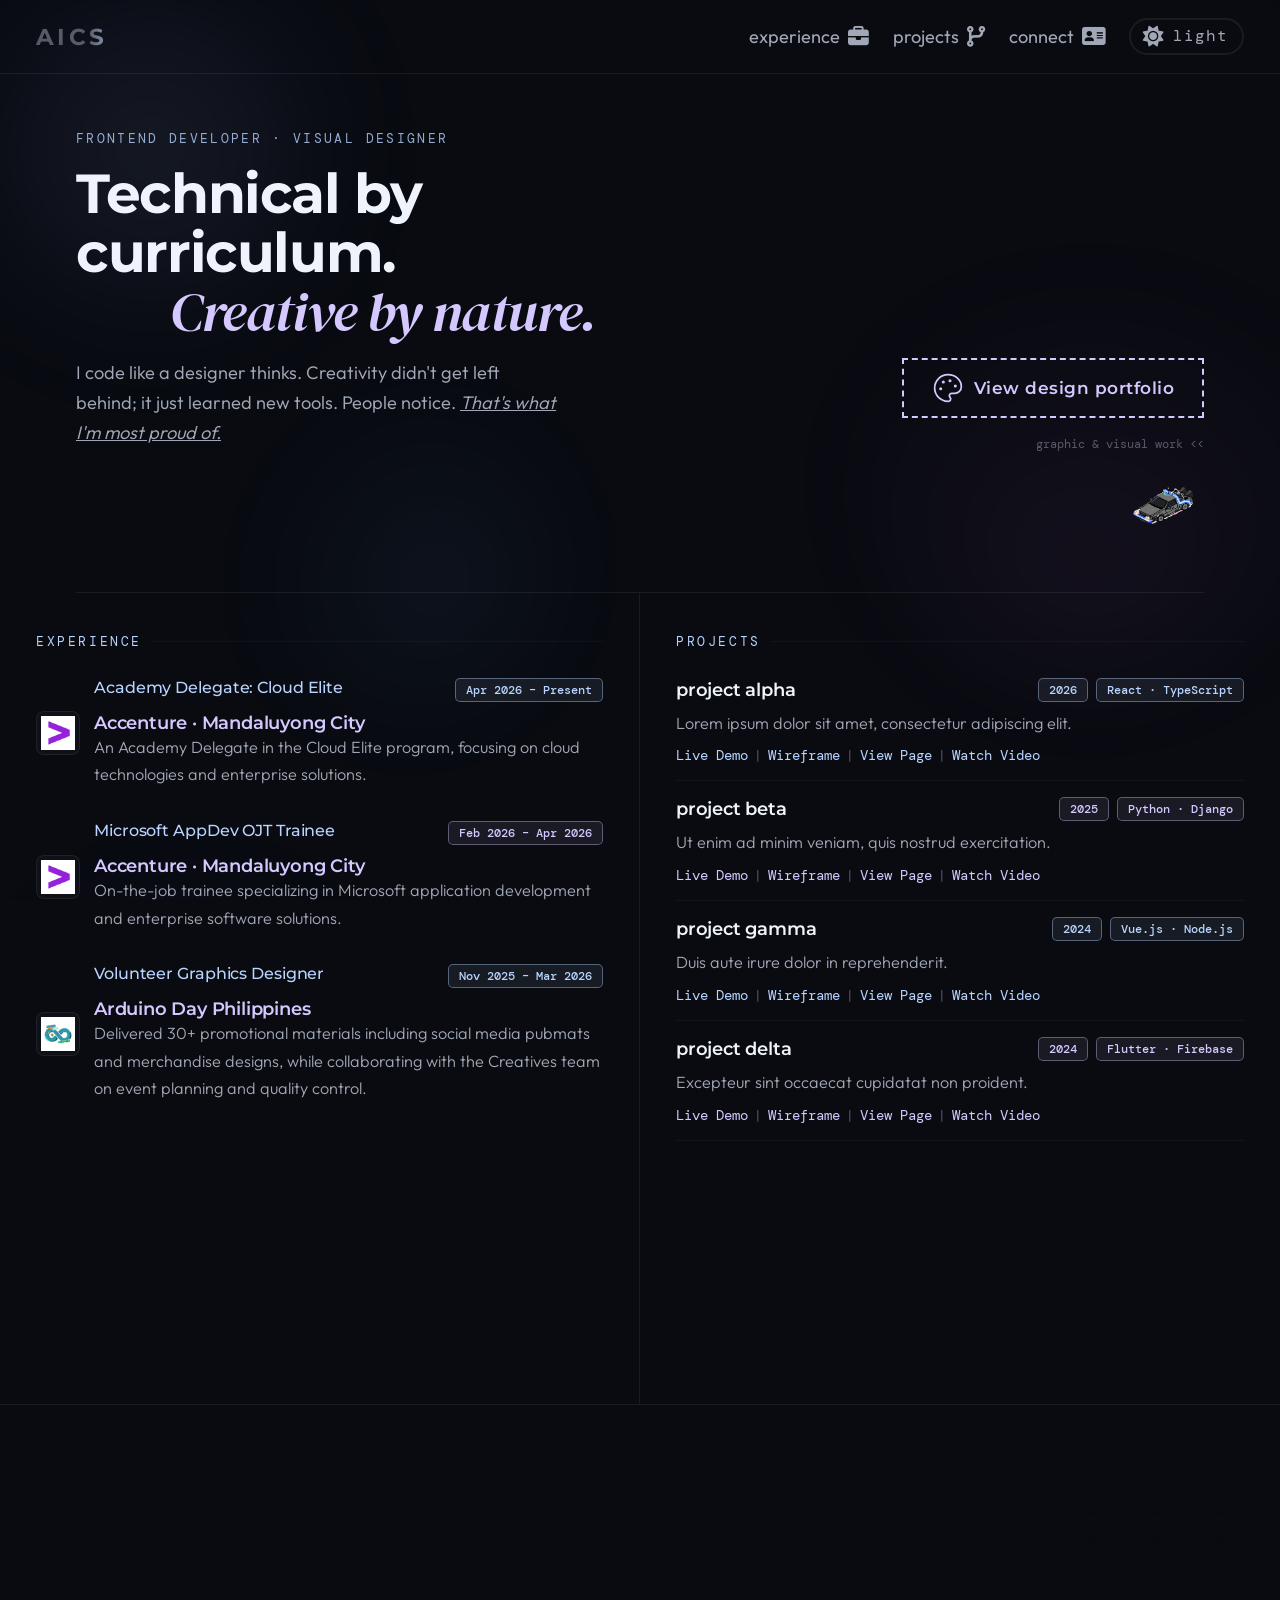
==== commit 3122eca2: "portfolio update" ====
--- a/index.html
+++ b/index.html
@@ -222,105 +222,6 @@
   </div><!-- /.content-wrapper -->
 </div><!-- /#site -->
 
-<!-- Popup Modal for Portfolio Version Selector -->
-<div id="carouselModal" class="modal" role="dialog" aria-label="Portfolio version selector">
-  <span class="close-btn" aria-label="Close">&times;</span>
-  <div class="modal-inner">
-    <!-- Carousel Section -->
-    <div class="carousel-wrapper">
-      <div class="carousel-container">
-        <button class="carousel-arrow left-arrow" aria-label="Previous portfolio">&#10094;</button>
-        <div class="carousel-track-container">
-          <div class="carousel-track" id="carouselTrack">
-            <!-- Carousel cards will be loaded dynamically from portfolio-versions.json -->
-          </div>
-        </div>
-        <button class="carousel-arrow right-arrow" aria-label="Next portfolio">&#10095;</button>
-      </div>
-    </div>
-
-    <!-- Time Circuit Panel -->
-    <div class="bottom-rectangle" id="bottomRectangle">
-      <div class="rectangle-content">
-        <!-- Destination Time -->
-        <div class="time-container destination-time">
-          <div class="time-values-wrapper">
-            <div class="time-item">
-              <div class="time-label">MONTH</div>
-              <div class="time-value-box month-box" data-ghost="MMM">
-                <div class="time-month" id="destinationMonth">---</div>
-              </div>
-            </div>
-            <div class="time-item">
-              <div class="time-label">DAY</div>
-              <div class="time-value-box day-box" data-ghost="88">
-                <div class="time-day" id="destinationDay">--</div>
-              </div>
-            </div>
-            <div class="time-item">
-              <div class="time-label">YEAR</div>
-              <div class="time-value-box year-box" data-ghost="8888">
-                <div class="time-year" id="destinationYear">----</div>
-              </div>
-            </div>
-          </div>
-          <div class="time-header">DESTINATION TIME</div>
-        </div>
-
-        <!-- Present Time -->
-        <div class="time-container present-time">
-          <div class="time-values-wrapper">
-            <div class="time-item">
-              <div class="time-label">MONTH</div>
-              <div class="time-value-box month-box" data-ghost="MMM">
-                <div class="time-month" id="presentMonth">---</div>
-              </div>
-            </div>
-            <div class="time-item">
-              <div class="time-label">DAY</div>
-              <div class="time-value-box day-box" data-ghost="88">
-                <div class="time-day" id="presentDay">--</div>
-              </div>
-            </div>
-            <div class="time-item">
-              <div class="time-label">YEAR</div>
-              <div class="time-value-box year-box" data-ghost="8888">
-                <div class="time-year" id="presentYear">----</div>
-              </div>
-            </div>
-          </div>
-          <div class="time-header">PRESENT TIME</div>
-        </div>
-
-        <!-- Last Time Departed -->
-        <div class="time-container last-departed">
-          <div class="time-values-wrapper">
-            <div class="time-item">
-              <div class="time-label">MONTH</div>
-              <div class="time-value-box month-box" data-ghost="MMM">
-                <div class="time-month" id="lastMonth">---</div>
-              </div>
-            </div>
-            <div class="time-item">
-              <div class="time-label">DAY</div>
-              <div class="time-value-box day-box" data-ghost="88">
-                <div class="time-day" id="lastDay">--</div>
-              </div>
-            </div>
-            <div class="time-item">
-              <div class="time-label">YEAR</div>
-              <div class="time-value-box year-box" data-ghost="8888">
-                <div class="time-year" id="lastYear">----</div>
-              </div>
-            </div>
-          </div>
-          <div class="time-header">LAST TIME DEPARTED</div>
-        </div>
-      </div>
-    </div>
-  </div>
-</div>
-
 <!-- External Scripts -->
 <script src="js/data-loader.js"></script>
 <script src="js/theme.js"></script>
--- a/css/pop-up-modal-style.css
+++ b/css/pop-up-modal-style.css
@@ -1,5 +1,6 @@
 /* ============================================================
    POP-UP-MODAL-STYLE.CSS — Modal, Carousel & Time Circuit
+   PERFECT ALIGNMENT - Fixed Version
    ============================================================ */
 
 /* ============================================================
@@ -25,16 +26,16 @@
 
 .close-btn {
   position: fixed;
-  top: 25px;
-  right: 35px;
-  font-size: 2.5rem;
+  top: 15px;
+  right: 15px;
+  font-size: 1.8rem;
   font-weight: bold;
   cursor: pointer;
   transition: all 0.2s ease;
   z-index: 10002;
-  background: rgba(255, 255, 255, 0.15);
-  width: 50px;
-  height: 50px;
+  background: rgba(0, 0, 0, 0.7);
+  width: 40px;
+  height: 40px;
   border-radius: 50%;
   display: flex;
   align-items: center;
@@ -43,76 +44,71 @@
   color: #ffffff;
 }
 
-.close-btn:hover {
-  color: var(--violet);
-  transform: scale(1.1);
-  background: rgba(255, 255, 255, 0.25);
+.close-btn:active {
+  transform: scale(0.95);
 }
 
 .modal-inner {
-  width: 90%;
-  max-width: 1300px;
-  display: flex;
-  flex-direction: row;
-  align-items: center;
-  justify-content: center;
-  gap: 50px;
+  width: auto;
+  display: flex;
+  flex-direction: column;
+  align-items: center;
+  justify-content: center;
+  gap: 20px;
   background: transparent;
 }
 
 /* ============================================================
-   2. CAROUSEL STYLES
+   2. CAROUSEL STYLES - COMPLETELY REWRITTEN
    ============================================================ */
 .carousel-wrapper {
-  flex: 1;
   position: relative;
   display: flex;
   justify-content: center;
   align-items: center;
+  width: 100%;
 }
 
 .carousel-container {
   position: relative;
+  display: flex;
+  align-items: center;
+  justify-content: center;
   width: 100%;
-  display: flex;
-  align-items: center;
-  justify-content: center;
 }
 
 .carousel-track-container {
   overflow: hidden;
-  width: 500px;
-  margin: 0 20px;
+  position: relative;
+  border-radius: 12px;
+  background: transparent;
 }
 
 .carousel-track {
   display: flex;
-  transition: transform 0.5s ease-in-out;
-  gap: 20px;
+  transition: transform 0.4s ease-in-out;
+  will-change: transform;
 }
 
 .carousel-card {
   flex-shrink: 0;
-  width: 500px;
-  height: 310px;
   cursor: pointer;
   position: relative;
   overflow: hidden;
   background-color: #4a6fa5;
   border: 3px solid transparent;
   border-radius: 12px;
-  transition: all 0.3s ease;
-  box-shadow: 0 4px 15px rgba(0, 0, 0, 0.3);
-}
-
-.carousel-card:hover {
-  transform: scale(1.02);
-  box-shadow: 0 8px 25px rgba(0, 0, 0, 0.4);
+  transition: all 0.2s ease;
+  box-shadow: 0 4px 12px rgba(0, 0, 0, 0.3);
+}
+
+.carousel-card:active {
+  transform: scale(0.98);
 }
 
 .carousel-card.active {
   border-color: var(--violet);
-  box-shadow: 0 0 0 3px var(--violet), 0 8px 25px rgba(0, 0, 0, 0.4);
+  box-shadow: 0 0 0 2px var(--violet), 0 4px 12px rgba(0, 0, 0, 0.3);
 }
 
 .card-image {
@@ -124,15 +120,15 @@
 
 .version-label {
   position: absolute;
-  bottom: 12px;
-  right: 15px;
+  bottom: 8px;
+  right: 10px;
   font-family: 'DM Mono', monospace;
-  font-size: 0.8rem;
+  font-size: 0.7rem;
   font-weight: 600;
   color: white;
   background: rgba(0, 0, 0, 0.7);
-  padding: 4px 12px;
-  border-radius: 6px;
+  padding: 3px 8px;
+  border-radius: 4px;
   letter-spacing: 0.5px;
   backdrop-filter: blur(4px);
   z-index: 5;
@@ -142,57 +138,43 @@
   position: absolute;
   top: 50%;
   transform: translateY(-50%);
-  background: rgba(0, 0, 0, 0.6);
+  background: rgba(0, 0, 0, 0.7);
   border: none;
   color: white;
-  font-size: 2rem;
-  font-weight: bold;
   cursor: pointer;
-  width: 45px;
-  height: 45px;
-  border-radius: 50%;
   display: flex;
   align-items: center;
   justify-content: center;
   transition: all 0.2s ease;
   z-index: 10;
-}
-
-.carousel-arrow:hover {
-  background: rgba(0, 0, 0, 0.9);
-  transform: translateY(-50%) scale(1.1);
-}
-
-.left-arrow {
-  left: -60px;
-}
-
-.right-arrow {
-  right: -60px;
-}
-
-/* ============================================================
-   3. TIME CIRCUIT PANEL STYLES
+  border-radius: 50%;
+  box-shadow: 0 2px 8px rgba(0, 0, 0, 0.3);
+}
+
+.carousel-arrow:active {
+  transform: translateY(-50%) scale(0.95);
+}
+
+/* ============================================================
+   3. TIME CIRCUIT PANEL
    ============================================================ */
 .bottom-rectangle {
-  flex: 0 0 auto;
-  width: 340px;
   background: linear-gradient(135deg, #1a1a1c 0%, #0d0d0f 100%);
   border-radius: 12px;
   border: 1px solid rgba(255, 255, 255, 0.1);
-  padding: 20px 15px;
-  box-shadow: 0 15px 35px rgba(0, 0, 0, 0.5);
+  padding: 15px 12px;
+  box-shadow: 0 8px 20px rgba(0, 0, 0, 0.4);
 }
 
 .rectangle-content {
   display: flex;
   flex-direction: column;
-  gap: 15px;
+  gap: 10px;
 }
 
 .time-container {
   background: linear-gradient(135deg, #2a2a2e 0%, #1a1a1e 100%);
-  padding: 12px 10px;
+  padding: 8px 6px;
   border-radius: 8px;
   border: 1px solid rgba(255, 255, 255, 0.1);
 }
@@ -200,35 +182,34 @@
 .time-values-wrapper {
   display: flex;
   justify-content: center;
-  gap: 12px;
-  margin-bottom: 10px;
+  gap: 10px;
+  margin-bottom: 5px;
 }
 
 .time-item {
   display: flex;
   flex-direction: column;
   align-items: center;
-  gap: 5px;
+  gap: 3px;
 }
 
 .time-label {
   font-family: 'DM Mono', monospace;
-  font-size: 0.6rem;
+  font-size: 0.45rem;
   font-weight: 800;
-  letter-spacing: 1.5px;
+  letter-spacing: 1px;
   color: #fff;
   text-transform: uppercase;
   background: #8b0000;
-  padding: 4px 10px;
-  border-radius: 4px;
+  padding: 2px 6px;
+  border-radius: 3px;
 }
 
 .time-value-box {
   background: #000;
   border: 1px solid #555;
-  border-radius: 6px;
-  padding: 8px 12px;
-  min-width: 70px;
+  border-radius: 5px;
+  padding: 4px 8px;
   text-align: center;
 }
 
@@ -236,135 +217,290 @@
 .time-day,
 .time-year {
   font-family: 'DS-Digital', 'Orbitron', monospace;
-  font-size: 1.2rem;
+  font-size: 0.85rem;
   font-weight: 400;
-  letter-spacing: 2px;
+  letter-spacing: 1px;
 }
 
 .destination-time .time-month,
 .destination-time .time-day,
 .destination-time .time-year {
   color: #ff4444;
-  text-shadow: 0 0 5px rgba(255, 68, 68, 0.5);
 }
 
 .present-time .time-month,
 .present-time .time-day,
 .present-time .time-year {
   color: #4caf50;
-  text-shadow: 0 0 5px rgba(76, 175, 80, 0.5);
 }
 
 .last-departed .time-month,
 .last-departed .time-day,
 .last-departed .time-year {
   color: #ffaa44;
-  text-shadow: 0 0 5px rgba(255, 170, 68, 0.5);
 }
 
 .time-header {
   font-family: 'DM Mono', monospace;
-  font-size: 0.65rem;
+  font-size: 0.5rem;
   font-weight: 800;
-  letter-spacing: 2px;
+  letter-spacing: 1px;
   color: #fff;
   text-align: center;
-  padding: 6px 12px;
+  padding: 4px 8px;
   background: #000;
   border-radius: 4px;
-  margin-top: 5px;
-}
-
-/* ============================================================
-   4. RESPONSIVE DESIGN
-   ============================================================ */
-@media (max-width: 1100px) {
+  margin-top: 2px;
+}
+
+/* ============================================================
+   4. MOBILE (up to 768px)
+   ============================================================ */
+@media (max-width: 768px) {
+  .modal-inner {
+    max-width: 300px;
+    gap: 15px;
+  }
+  
   .carousel-track-container {
-    width: 420px;
-  }
+    width: 260px;
+  }
+  
+  .carousel-track {
+    gap: 12px;
+  }
+  
   .carousel-card {
-    width: 420px;
-    height: 260px;
-  }
-  .left-arrow { left: -50px; }
-  .right-arrow { right: -50px; }
-  .bottom-rectangle { width: 300px; }
-}
-
-@media (max-width: 900px) {
-  .modal-inner {
-    flex-direction: column;
-    gap: 30px;
-    width: 95%;
-  }
-  .carousel-wrapper {
-    width: 100%;
-  }
-  .carousel-track-container {
-    width: 450px;
-  }
-  .carousel-card {
-    width: 450px;
-    height: 280px;
-  }
+    width: 260px;
+    height: 160px;
+  }
+  
+  .carousel-arrow {
+    width: 36px;
+    height: 36px;
+    font-size: 1.2rem;
+  }
+  
+  .left-arrow {
+    left: -18px;
+  }
+  
+  .right-arrow {
+    right: -18px;
+  }
+  
   .bottom-rectangle {
     width: 100%;
-    max-width: 450px;
-  }
-  .left-arrow, .right-arrow {
-    width: 40px;
-    height: 40px;
-    font-size: 1.5rem;
-  }
-  .left-arrow { left: -20px; }
-  .right-arrow { right: -20px; }
-}
-
-@media (max-width: 600px) {
+  }
+  
+  .time-value-box {
+    min-width: 48px;
+  }
+  
+  /* Swipe hint */
+  .carousel-wrapper::after {
+    content: '← swipe →';
+    position: absolute;
+    bottom: -24px;
+    left: 50%;
+    transform: translateX(-50%);
+    font-family: 'DM Mono', monospace;
+    font-size: 0.55rem;
+    color: rgba(255, 255, 255, 0.4);
+    white-space: nowrap;
+    pointer-events: none;
+  }
+}
+
+/* ============================================================
+   5. DESKTOP (769px and up)
+   ============================================================ */
+@media (min-width: 769px) {
   .close-btn {
-    top: 15px;
-    right: 15px;
-    width: 40px;
-    height: 40px;
+    top: 25px;
+    right: 35px;
+    width: 50px;
+    height: 50px;
     font-size: 2rem;
   }
+  
+  .modal-inner {
+    flex-direction: row;
+    max-width: 1100px;
+    gap: 50px;
+  }
+  
+  .carousel-wrapper {
+    flex: 1;
+  }
+  
+  .carousel-wrapper::after {
+    display: none;
+  }
+  
+  .carousel-track-container {
+    width: 500px;
+  }
+  
+  .carousel-track {
+    gap: 20px;
+  }
+  
+  .carousel-card {
+    width: 500px;
+    height: 310px;
+  }
+  
+  .carousel-arrow {
+    width: 45px;
+    height: 45px;
+    font-size: 1.8rem;
+  }
+  
+  .left-arrow {
+    left: -25px;
+  }
+  
+  .right-arrow {
+    right: -25px;
+  }
+  
+  .bottom-rectangle {
+    width: 340px;
+    padding: 20px 15px;
+  }
+  
+  .time-value-box {
+    min-width: 70px;
+    padding: 8px 12px;
+  }
+  
+  .time-month, .time-day, .time-year {
+    font-size: 1.2rem;
+    letter-spacing: 2px;
+  }
+  
+  .time-label {
+    font-size: 0.6rem;
+    padding: 4px 10px;
+  }
+  
+  .time-header {
+    font-size: 0.65rem;
+    padding: 6px 12px;
+  }
+}
+
+/* ============================================================
+   6. LARGE DESKTOP (1200px and up)
+   ============================================================ */
+@media (min-width: 1200px) {
+  .carousel-track-container {
+    width: 550px;
+  }
+  
+  .carousel-card {
+    width: 550px;
+    height: 340px;
+  }
+  
+  .bottom-rectangle {
+    width: 360px;
+  }
+}
+
+/* ============================================================
+   7. EXTRA SMALL (under 360px)
+   ============================================================ */
+@media (max-width: 359px) {
+  .modal-inner {
+    max-width: 260px;
+  }
+  
+  .carousel-track-container {
+    width: 220px;
+  }
+  
+  .carousel-card {
+    width: 220px;
+    height: 135px;
+  }
+  
+  .carousel-arrow {
+    width: 30px;
+    height: 30px;
+    font-size: 1rem;
+  }
+  
+  .left-arrow {
+    left: -15px;
+  }
+  
+  .right-arrow {
+    right: -15px;
+  }
+  
+  .time-value-box {
+    min-width: 40px;
+    padding: 3px 5px;
+  }
+  
+  .time-month, .time-day, .time-year {
+    font-size: 0.7rem;
+  }
+}
+
+/* ============================================================
+   8. LANDSCAPE MODE ON MOBILE
+   ============================================================ */
+@media (max-width: 768px) and (orientation: landscape) {
+  .modal.modal--visible {
+    padding: 15px;
+  }
+  
+  .modal-inner {
+    flex-direction: row;
+    max-width: 650px;
+    gap: 20px;
+  }
+  
   .carousel-track-container {
     width: 280px;
   }
+  
   .carousel-card {
     width: 280px;
-    height: 175px;
-  }
-  .left-arrow, .right-arrow {
-    width: 35px;
-    height: 35px;
-    font-size: 1.2rem;
-  }
-  .left-arrow { left: -10px; }
-  .right-arrow { right: -10px; }
+    height: 170px;
+  }
+  
+  .carousel-arrow {
+    width: 32px;
+    height: 32px;
+    font-size: 1.1rem;
+  }
+  
+  .left-arrow {
+    left: -16px;
+  }
+  
+  .right-arrow {
+    right: -16px;
+  }
+  
+  .bottom-rectangle {
+    width: 260px;
+  }
+  
+  .carousel-wrapper::after {
+    display: none;
+  }
+  
   .time-value-box {
-    min-width: 55px;
-    padding: 5px 8px;
-  }
+    min-width: 45px;
+    padding: 3px 6px;
+  }
+  
   .time-month, .time-day, .time-year {
-    font-size: 0.9rem;
-  }
-  .time-label {
-    font-size: 0.5rem;
-    padding: 3px 7px;
-  }
-  .time-header {
-    font-size: 0.55rem;
-    padding: 4px 8px;
-  }
-}
-
-@media (max-width: 400px) {
-  .carousel-track-container {
-    width: 240px;
-  }
-  .carousel-card {
-    width: 240px;
-    height: 150px;
+    font-size: 0.7rem;
   }
 }
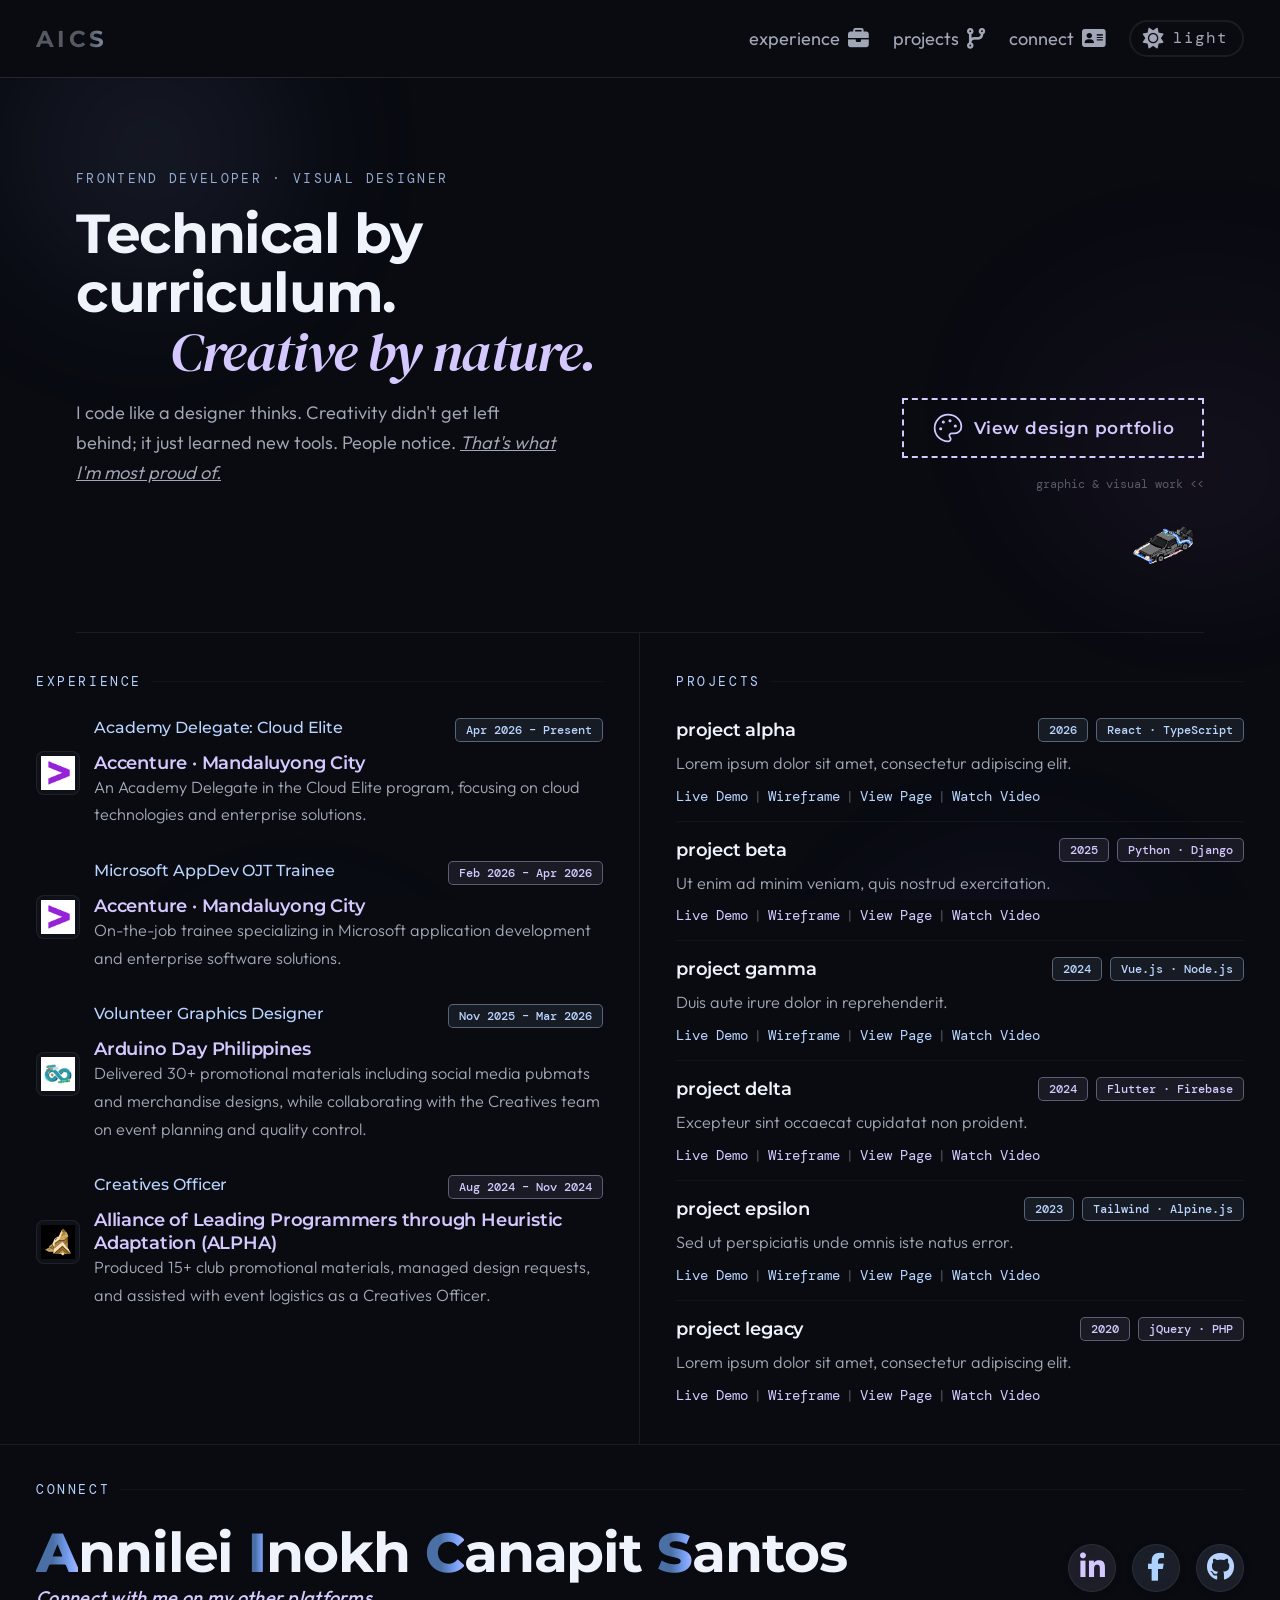
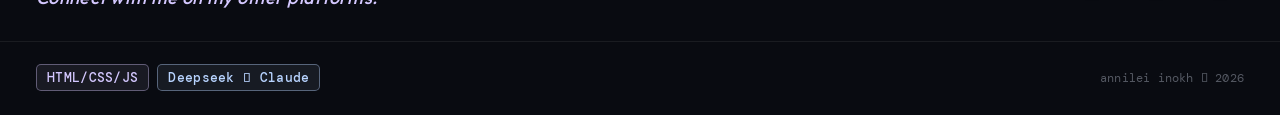
==== commit c57811c8: "portfolio update" ====
--- a/index.html
+++ b/index.html
@@ -87,7 +87,9 @@
 
     <!-- ── Navigation ─────────────────────────────────────── -->
     <nav>
-      <div class="logo">AICS</div>
+      <a href="#hero" class="nav-link">
+        <div class="logo">AICS</div>
+      </a>
       <div class="nav-r">
         <a href="#exp" class="nav-link">
           <span class="nav-text">experience</span>
@@ -109,7 +111,7 @@
     </nav>
 
     <!-- ── Hero ───────────────────────────────────────────── -->
-    <div class="hero">
+    <div class="hero" id="hero">
       <div class="eyebrow">
         <span>frontend developer · visual designer</span>
       </div>
@@ -160,14 +162,14 @@
     <div class="two-col">
 
       <!-- Experience Column -->
-      <div class="col-l">
+      <div class="col-l" id="exp">
         <div class="sec-label">experience</div>
         <!-- Experience content will be loaded dynamically from JSON -->
       </div>
 
       <!-- Projects Column -->
-      <div class="col-r">
-        <div class="sec-label" id="proj">projects</div>
+      <div class="col-r" id="proj">
+        <div class="sec-label">projects</div>
         <!-- Projects content will be loaded dynamically from JSON -->
       </div>
 
--- a/css/components.css
+++ b/css/components.css
@@ -1,23 +1,59 @@
 /* ============================================================
-   COMPONENTS.CSS — Nav, Toggle Btn, Social Buttons, GIF Button, CTA Portfolio Btn
+   COMPONENTS.CSS — Fixed Navigation - NO WHITE LINE
    ============================================================ */
 
-/* ============================================================
-   1. NAVIGATION
-   ============================================================ */
+/* Remove body padding - we'll handle spacing differently */
+body {
+  margin: 0;
+  padding: 0 !important;
+}
+
+/* Fixed Navigation Bar - NO BORDER, just shadow */
 nav {
   display: flex;
   align-items: center;
   justify-content: space-between;
   padding: 18px 36px;
-  border-bottom: 0.5px solid var(--border);
-  position: relative;
-  z-index: 3;
-  background: transparent;
-  backdrop-filter: blur(2px);
+  /* REMOVE the border-bottom - this causes the white line */
+  /* border-bottom: 0.5px solid var(--border); */
+  position: fixed;
+  top: 0;
+  left: 0;
+  right: 0;
+  z-index: 1000;
+  background: var(--bg);
+  /* Add box-shadow instead of border for cleaner look */
+  box-shadow: 0 1px 0 rgba(0, 0, 0, 0.1);
   gap: 16px;
-}
-
+  width: 100%;
+  box-sizing: border-box;
+  transition: all 0.3s ease;
+}
+
+/* Dark mode shadow instead of border */
+.p.dark nav {
+  box-shadow: 0 1px 0 rgba(255, 255, 255, 0.1);
+}
+
+/* Add spacing at the top of your main content */
+.main-content, 
+.content-wrapper,
+.hero {
+  padding-top: 85px;
+}
+
+/* Or use a spacer div before your content */
+.nav-spacer {
+  height: 85px;
+  width: 100%;
+}
+
+/* Adjust scroll margin for anchor links */
+#exp, #proj, #connect {
+  scroll-margin-top: 85px;
+}
+
+/* Logo styles */
 .logo {
   font-family: 'Montserrat', sans-serif;
   font-size: 1.125rem;
@@ -78,66 +114,11 @@
   font-size: 0.875rem;
 }
 
-/* Mobile-only icon - hidden by default */
 .nav-icon-mobile {
   display: none;
 }
 
-@media (max-width: 768px) {
-  nav {
-    padding: 14px 20px;
-  }
-  
-  .logo {
-    font-size: 1rem;
-  }
-  
-  .nav-r {
-    gap: 16px;
-  }
-  
-  /* On mobile, hide text, show icons */
-  .nav-text {
-    display: none;
-  }
-  
-  .nav-icon-mobile {
-    display: block;
-    font-size: 1.125rem;
-  }
-  
-  .nav-link {
-    padding: 6px;
-    gap: 0;
-  }
-  
-  .nav-link i {
-    font-size: 1.125rem;
-  }
-}
-
-@media (max-width: 480px) {
-  .nav-text {
-    display: none;
-  }
-  
-  .nav-icon-mobile {
-    display: block;
-  }
-  
-  .nav-link i {
-    font-size: 1rem;
-  }
-  
-  .nav-r {
-    gap: 10px;
-  }
-}
-
-
-/* ============================================================
-   2. TOGGLE BUTTON
-   ============================================================ */
+/* Toggle button */
 .toggle-btn {
   display: flex;
   align-items: center;
@@ -176,38 +157,172 @@
   font-size: 0.75rem;
 }
 
-@media (max-width: 768px) {
-  .toggle-btn {
-    padding: 4px 10px;
-  }
-  
-  .t-icon {
-    font-size: 0.875rem;
-  }
-  
-  #modeTxt {
-    font-size: 0.625rem;
-  }
-}
-
-@media (max-width: 600px) {
-  .toggle-btn {
-    padding: 4px 8px;
-  }
-  
-  .t-icon {
-    font-size: 0.75rem;
-  }
-  
-  #modeTxt {
-    font-size: 0.5rem;
-  }
-}
-
-
-/* ============================================================
-   3. CTA PORTFOLIO BUTTON
-   ============================================================ */
+/* GIF BUTTON */
+.gif-button {
+  display: inline-flex;
+  align-items: center;
+  justify-content: center;
+  cursor: pointer;
+  border: none;
+  background: none;
+  padding: 0;
+  margin: 0;
+  width: 80px;
+  height: 80px;
+  border-radius: 12px;
+  position: relative;
+  overflow: hidden;
+}
+
+.gif-button .gif-img {
+  width: 100%;
+  height: 100%;
+  object-fit: cover;
+  border-radius: 12px;
+  display: block;
+  pointer-events: none;
+  transition: transform 0.3s ease;
+}
+
+.gif-button:hover .gif-img {
+  transform: scale(1.08);
+}
+
+.gif-button .fallback-icon {
+  position: absolute;
+  top: 50%;
+  left: 50%;
+  transform: translate(-50%, -50%);
+  font-size: 2.5rem;
+  pointer-events: none;
+  display: none;
+  transition: transform 0.3s ease;
+  color: var(--blue);
+}
+
+.gif-button.image-failed .gif-img {
+  display: none;
+}
+
+.gif-button.image-failed .fallback-icon {
+  display: block;
+}
+
+.gif-button.image-failed:hover .fallback-icon {
+  transform: translate(-50%, -50%) scale(1.15);
+}
+
+/* SOCIAL BUTTONS */
+.social-links {
+  display: flex;
+  gap: 16px;
+  align-items: center;
+  flex-wrap: wrap;
+}
+
+.social-btn {
+  display: inline-flex;
+  align-items: center;
+  justify-content: center;
+  width: 48px;
+  height: 48px;
+  border-radius: 50%;
+  border: 1px solid var(--border);
+  background: var(--bg2);
+  backdrop-filter: blur(8px);
+  cursor: pointer;
+  text-decoration: none;
+  transition: all 0.3s ease;
+  box-shadow: 0 2px 8px rgba(0,0,0,0.1);
+  font-size: 1.35rem;
+}
+
+.social-btn i {
+  transition: transform 0.3s ease;
+}
+
+.social-btn:hover {
+  transform: translateY(-3px);
+  box-shadow: 0 8px 20px rgba(0,0,0,0.15);
+  text-decoration: none;
+}
+
+.social-btn:hover i {
+  transform: scale(1.1);
+}
+
+.social-btn:active { 
+  transform: translateY(0); 
+}
+
+/* Dark Mode Social Buttons */
+.p.dark .social-btn.linkedin { 
+  background: rgba(212,200,255,0.1); 
+  color: #d4c8ff; 
+  text-decoration: none; 
+}
+.p.dark .social-btn.linkedin:hover { 
+  background: rgba(212,200,255,0.25); 
+  color: #d4c8ff; 
+  text-decoration: none; 
+}
+.p.dark .social-btn.facebook { 
+  background: rgba(173,210,255,0.1); 
+  color: #add2ff; 
+  text-decoration: none; 
+}
+.p.dark .social-btn.facebook:hover { 
+  background: rgba(173,210,255,0.25); 
+  color: #add2ff; 
+  text-decoration: none; 
+}
+.p.dark .social-btn.github { 
+  background: rgba(184,212,255,0.1); 
+  color: #b8d4ff; 
+  text-decoration: none; 
+}
+.p.dark .social-btn.github:hover { 
+  background: rgba(184,212,255,0.25); 
+  color: #b8d4ff; 
+  text-decoration: none; 
+}
+
+/* Light Mode Social Buttons */
+.p.light .social-btn.linkedin { 
+  background: rgba(124,58,237,0.08); 
+  color: #7c3aed; 
+  text-decoration: none; 
+  border-color: rgba(124,58,237,0.2);
+}
+.p.light .social-btn.linkedin:hover { 
+  background: rgba(124,58,237,0.18); 
+  color: #7c3aed; 
+  text-decoration: none; 
+}
+.p.light .social-btn.facebook { 
+  background: rgba(24,119,242,0.08); 
+  color: #1877f2; 
+  text-decoration: none; 
+  border-color: rgba(24,119,242,0.2);
+}
+.p.light .social-btn.facebook:hover { 
+  background: rgba(24,119,242,0.18); 
+  color: #1877f2; 
+  text-decoration: none; 
+}
+.p.light .social-btn.github { 
+  background: rgba(74,111,165,0.08); 
+  color: #4a6fa5; 
+  text-decoration: none; 
+  border-color: rgba(74,111,165,0.2);
+}
+.p.light .social-btn.github:hover { 
+  background: rgba(74,111,165,0.18); 
+  color: #4a6fa5; 
+  text-decoration: none; 
+}
+
+/* CTA PORTFOLIO BUTTON */
 .cta-portfolio {
   display: inline-flex;
   align-items: center;
@@ -241,84 +356,71 @@
   stroke: var(--violet);
 }
 
-@media (max-width: 600px) {
-  .cta-portfolio {
-    padding: 8px 16px;
-    font-size: 0.6875rem;
-  }
-  
-  .cta-portfolio .portfolio-icon {
-    width: 24px;
-    height: 24px;
-  }
-}
-
-@media (max-width: 480px) {
-  .cta-portfolio {
-    padding: 8px 18px;
-    font-size: 0.6875rem;
-  }
-}
-
-
 /* ============================================================
-   4. GIF INTERACTIVE BUTTON
+   RESPONSIVE - NO WHITE LINE ON MOBILE
    ============================================================ */
-.gif-button {
-  display: inline-flex;
-  align-items: center;
-  justify-content: center;
-  cursor: pointer;
-  border: none;
-  background: none;
-  padding: 0;
-  margin: 0;
-  width: 80px;
-  height: 80px;
-  border-radius: 12px;
-  position: relative;
-  overflow: hidden;
-}
-
-.gif-button .gif-img {
-  width: 100%;
-  height: 100%;
-  object-fit: cover;
-  border-radius: 12px;
-  display: block;
-  pointer-events: none;
-  transition: transform 0.3s ease;
-}
-
-.gif-button:hover .gif-img {
-  transform: scale(1.08);
-}
-
-.gif-button .fallback-icon {
-  position: absolute;
-  top: 50%;
-  left: 50%;
-  transform: translate(-50%, -50%);
-  font-size: 2.5rem;
-  pointer-events: none;
-  display: none;
-  transition: transform 0.3s ease;
-  color: var(--blue);
-}
-
-.gif-button.image-failed .gif-img {
-  display: none;
-}
-
-.gif-button.image-failed .fallback-icon {
-  display: block;
-}
-
-.gif-button.image-failed:hover .fallback-icon {
-  transform: translate(-50%, -50%) scale(1.15);
-}
-
-@media (max-width: 600px) {
+@media (max-width: 768px) {
+  nav {
+    padding: 12px 20px;
+  }
+  
+  /* Remove any shadow that might cause lines */
+  nav, .p.dark nav {
+    box-shadow: 0 1px 0 rgba(0, 0, 0, 0.08);
+  }
+  
+  .p.dark nav {
+    box-shadow: 0 1px 0 rgba(255, 255, 255, 0.08);
+  }
+  
+  .logo {
+    font-size: 1rem;
+  }
+
+    /* Logo link cursor style */
+  .logo-link {
+    cursor: pointer;
+    text-decoration: none;
+  }
+
+  .logo-link:hover .logo {
+    opacity: 0.85;
+  }
+  
+  .nav-r {
+    gap: 16px;
+  }
+  
+  .nav-text {
+    display: none;
+  }
+  
+  .nav-icon-mobile {
+    display: block;
+    font-size: 1.125rem;
+  }
+  
+  .nav-link {
+    padding: 6px;
+    gap: 0;
+  }
+  
+  .nav-link i {
+    font-size: 1.125rem;
+  }
+  
+  .toggle-btn {
+    padding: 4px 10px;
+  }
+  
+  .t-icon {
+    font-size: 0.875rem;
+  }
+  
+  #modeTxt {
+    font-size: 0.625rem;
+  }
+  
   .gif-button {
     width: 60px;
     height: 60px;
@@ -327,133 +429,7 @@
   .gif-button .fallback-icon {
     font-size: 2rem;
   }
-}
-
-@media (max-width: 480px) {
-  .gif-button {
-    width: 60px;
-    height: 60px;
-  }
-
-  .gif-button .fallback-icon {
-    font-size: 1.75rem;
-  }
-}
-
-
-/* ============================================================
-   5. SOCIAL BUTTONS (Font Awesome)
-   ============================================================ */
-.social-links {
-  display: flex;
-  gap: 16px;
-  align-items: center;
-  flex-wrap: wrap;
-}
-
-.social-btn {
-  display: inline-flex;
-  align-items: center;
-  justify-content: center;
-  width: 48px;
-  height: 48px;
-  border-radius: 50%;
-  border: 1px solid var(--border);
-  background: var(--bg2);
-  backdrop-filter: blur(8px);
-  cursor: pointer;
-  text-decoration: none;
-  transition: all 0.3s ease;
-  box-shadow: 0 2px 8px rgba(0,0,0,0.1);
-  font-size: 1.35rem;
-}
-
-.social-btn i {
-  transition: transform 0.3s ease;
-}
-
-.social-btn:hover {
-  transform: translateY(-3px);
-  box-shadow: 0 8px 20px rgba(0,0,0,0.15);
-  text-decoration: none;
-}
-
-.social-btn:hover i {
-  transform: scale(1.1);
-}
-
-.social-btn:active { 
-  transform: translateY(0); 
-}
-
-/* Dark Mode Social Buttons */
-.p.dark .social-btn.linkedin { 
-  background: rgba(212,200,255,0.1); 
-  color: #d4c8ff; 
-  text-decoration: none; 
-}
-.p.dark .social-btn.linkedin:hover { 
-  background: rgba(212,200,255,0.25); 
-  color: #d4c8ff; 
-  text-decoration: none; 
-}
-.p.dark .social-btn.facebook { 
-  background: rgba(173,210,255,0.1); 
-  color: #add2ff; 
-  text-decoration: none; 
-}
-.p.dark .social-btn.facebook:hover { 
-  background: rgba(173,210,255,0.25); 
-  color: #add2ff; 
-  text-decoration: none; 
-}
-.p.dark .social-btn.github { 
-  background: rgba(184,212,255,0.1); 
-  color: #b8d4ff; 
-  text-decoration: none; 
-}
-.p.dark .social-btn.github:hover { 
-  background: rgba(184,212,255,0.25); 
-  color: #b8d4ff; 
-  text-decoration: none; 
-}
-
-/* Light Mode Social Buttons */
-.p.light .social-btn.linkedin { 
-  background: rgba(124,58,237,0.08); 
-  color: #7c3aed; 
-  text-decoration: none; 
-  border-color: rgba(124,58,237,0.2);
-}
-.p.light .social-btn.linkedin:hover { 
-  background: rgba(124,58,237,0.18); 
-  color: #7c3aed; 
-  text-decoration: none; 
-}
-.p.light .social-btn.facebook { 
-  background: rgba(24,119,242,0.08); 
-  color: #1877f2; 
-  text-decoration: none; 
-  border-color: rgba(24,119,242,0.2);
-}
-.p.light .social-btn.facebook:hover { 
-  background: rgba(24,119,242,0.18); 
-  color: #1877f2; 
-  text-decoration: none; 
-}
-.p.light .social-btn.github { 
-  background: rgba(74,111,165,0.08); 
-  color: #4a6fa5; 
-  text-decoration: none; 
-  border-color: rgba(74,111,165,0.2);
-}
-.p.light .social-btn.github:hover { 
-  background: rgba(74,111,165,0.18); 
-  color: #4a6fa5; 
-  text-decoration: none; 
-}
-
-@media (max-width: 768px) {
+  
   .social-links {
     gap: 12px;
   }
@@ -463,9 +439,46 @@
     height: 42px;
     font-size: 1.2rem;
   }
+  
+  .cta-portfolio {
+    padding: 8px 16px;
+    font-size: 0.6875rem;
+  }
+  
+  .cta-portfolio .portfolio-icon {
+    width: 24px;
+    height: 24px;
+  }
+  
+  /* Adjust spacing for mobile */
+  .main-content, 
+  .content-wrapper,
+  .hero {
+    padding-top: 75px;
+  }
+  
+  #exp, #proj, #connect {
+    scroll-margin-top: 75px;
+  }
+  
+  nav.nav-scrolled {
+    padding: 8px 20px;
+  }
 }
 
 @media (max-width: 600px) {
+  .toggle-btn {
+    padding: 4px 8px;
+  }
+  
+  .t-icon {
+    font-size: 0.75rem;
+  }
+  
+  #modeTxt {
+    font-size: 0.5rem;
+  }
+  
   .social-btn {
     width: 38px;
     height: 38px;
@@ -478,13 +491,72 @@
 }
 
 @media (max-width: 480px) {
+  nav {
+    padding: 10px 16px;
+  }
+  
+  /* Even softer shadow on mobile */
+  nav, .p.dark nav {
+    box-shadow: 0 1px 0 rgba(0, 0, 0, 0.05);
+  }
+  
+  .nav-r {
+    gap: 8px;
+  }
+  
+  .nav-link i {
+    font-size: 1rem;
+  }
+  
+  .gif-button {
+    width: 50px;
+    height: 50px;
+  }
+
+  .gif-button .fallback-icon {
+    font-size: 1.5rem;
+  }
+  
   .social-btn {
-    width: 36px;
-    height: 36px;
-    font-size: 0.9rem;
+    width: 34px;
+    height: 34px;
+    font-size: 0.85rem;
   }
   
   .social-links {
-    gap: 8px;
+    gap: 6px;
+  }
+  
+  .cta-portfolio {
+    padding: 6px 14px;
+    font-size: 0.625rem;
+  }
+  
+  .main-content, 
+  .content-wrapper,
+  .hero {
+    padding-top: 65px;
+  }
+  
+  #exp, #proj, #connect {
+    scroll-margin-top: 65px;
+  }
+}
+
+/* Scrolled state */
+nav.nav-scrolled {
+  box-shadow: 0 4px 20px rgba(0, 0, 0, 0.1);
+  padding: 12px 36px;
+}
+
+@media (max-width: 768px) {
+  nav.nav-scrolled {
+    padding: 8px 20px;
+  }
+}
+
+@media (max-width: 480px) {
+  nav.nav-scrolled {
+    padding: 8px 16px;
   }
 }
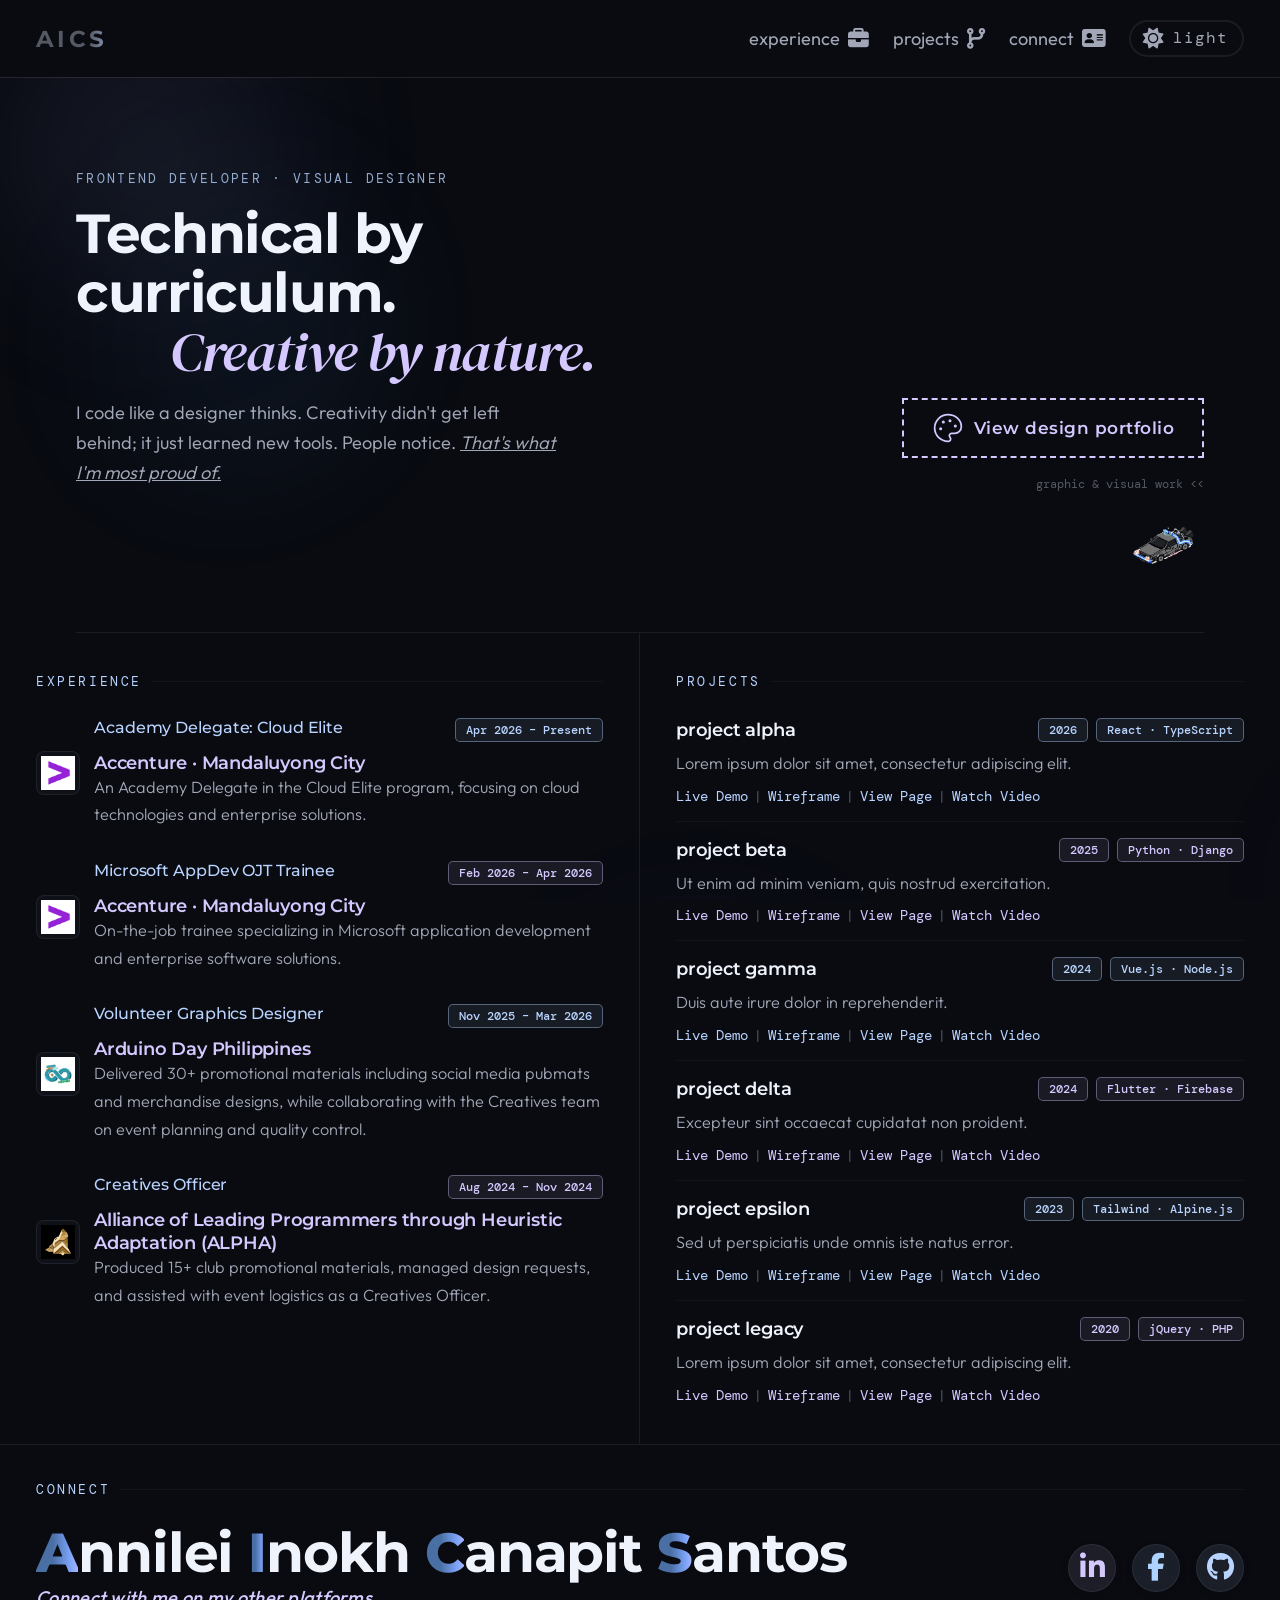
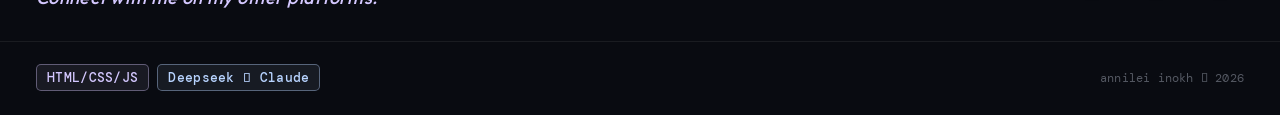
==== commit 99c401a2: "portfolio update" ====
--- a/index.html
+++ b/index.html
@@ -8,6 +8,7 @@
   <!-- External Stylesheets -->
   <link rel="stylesheet" href="css/style.css">
   <link rel="stylesheet" href="css/orb.css">
+  <link rel="stylesheet" href="css/scroll.css">
   <link rel="stylesheet" href="css/components.css">
   <link rel="stylesheet" href="css/pop-up-modal-style.css">
   <link rel="stylesheet" href="css/time-travel-animation.css">
--- a/css/scroll.css
+++ b/css/scroll.css
@@ -0,0 +1,34 @@
+/* ============================================================
+   SCROLL.CSS — Thin Scrollbar Base Structure
+   ============================================================ */
+
+/* Base scrollbar styling - THINNER */
+::-webkit-scrollbar {
+  width: 6px !important;
+  height: 6px !important;
+}
+
+::-webkit-scrollbar-track {
+  border-radius: 3px !important;
+}
+
+::-webkit-scrollbar-thumb {
+  border-radius: 3px !important;
+}
+
+::-webkit-scrollbar-thumb:hover {
+  opacity: 0.8 !important;
+}
+
+/* Firefox base */
+* {
+  scrollbar-width: thin !important;
+}
+
+/* Mobile - even thinner */
+@media (max-width: 768px) {
+  ::-webkit-scrollbar {
+    width: 4px !important;
+    height: 4px !important;
+  }
+}
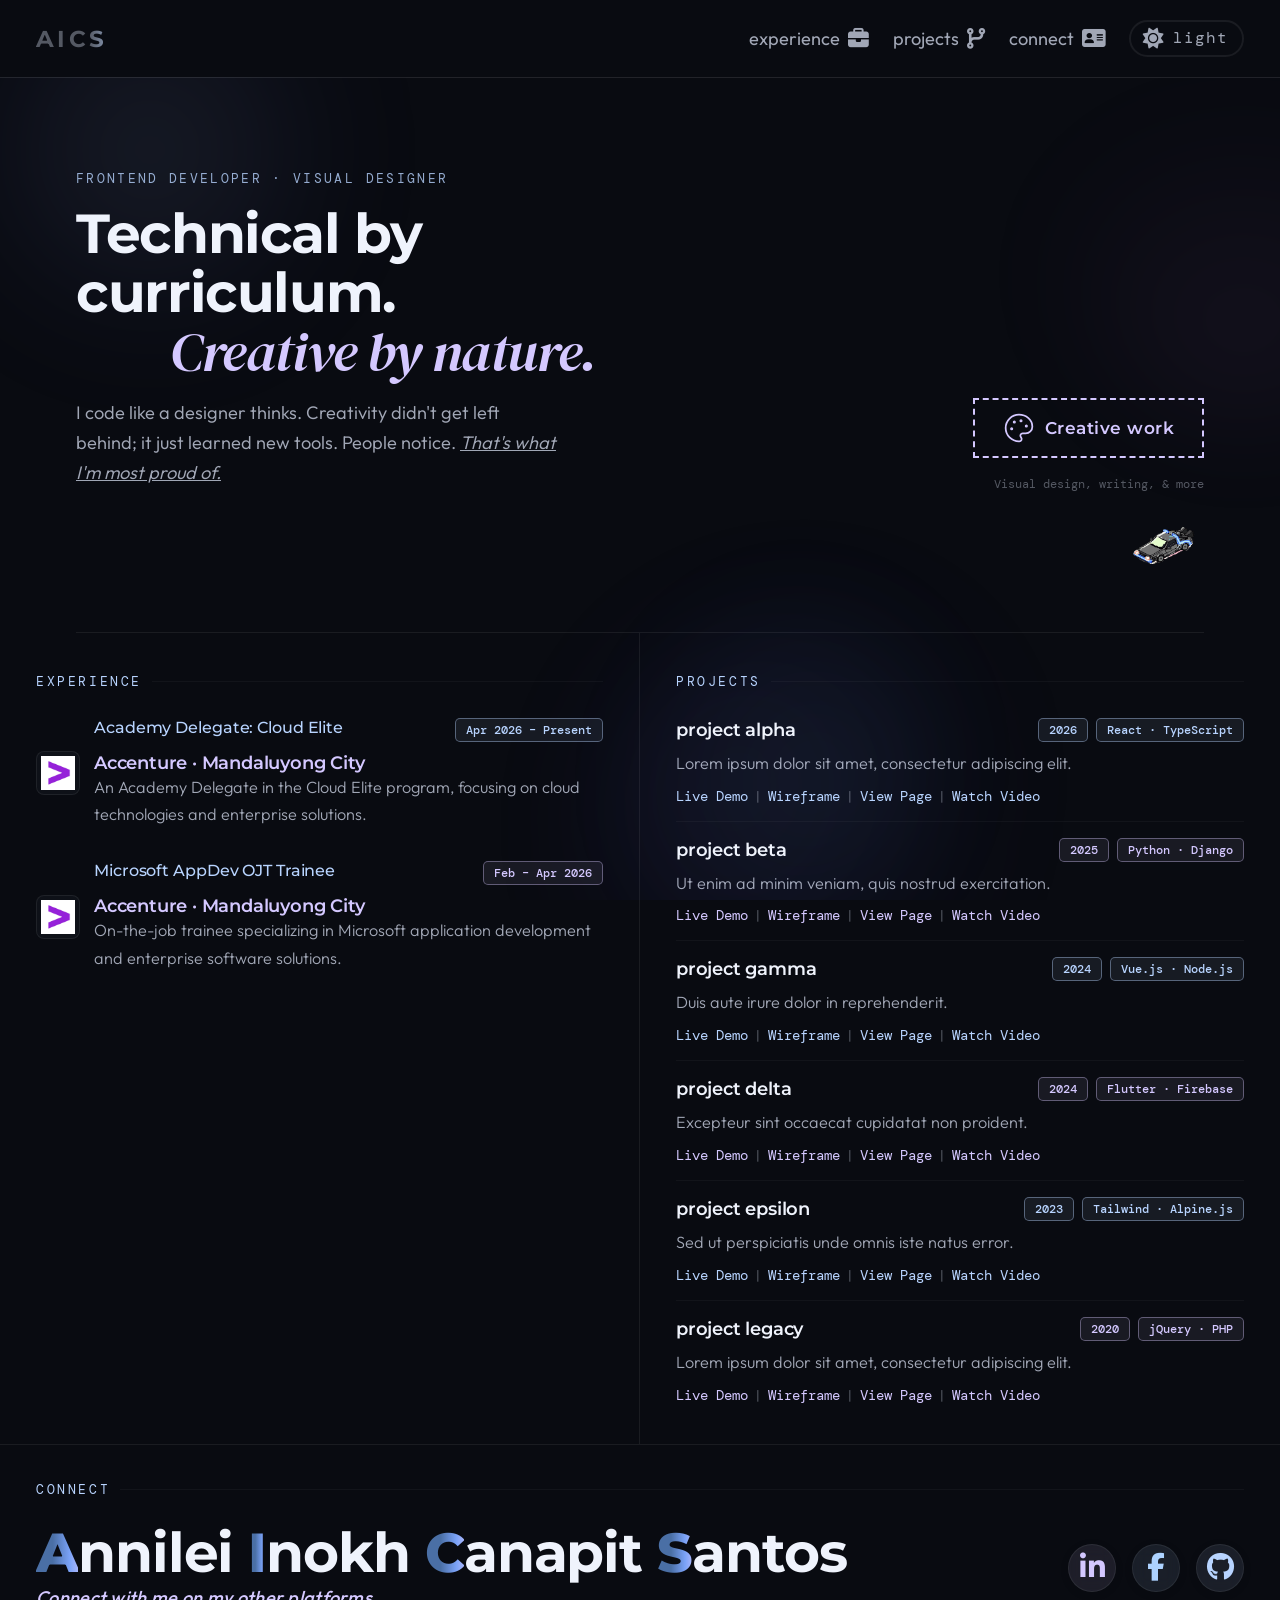
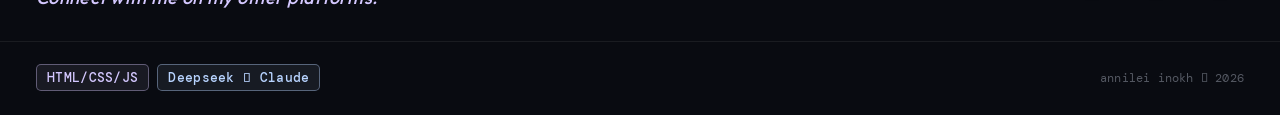
==== commit 0dc55146: "portfolio update" ====
--- a/index.html
+++ b/index.html
@@ -142,9 +142,9 @@
               <circle cx="6.5"  cy="12.5" r=".5" fill="currentColor"/>
               <circle cx="8.5"  cy="7.5"  r=".5" fill="currentColor"/>
             </svg>
-            View design portfolio
+            Creative work
           </div>
-          <div class="cta-hint">graphic &amp; visual work <<</div>
+          <div class="cta-hint">Visual design, writing, &amp; more</div>
 
           <!-- GIF Button -->
           <button class="gif-button" id="gifBtn" aria-label="View previous portfolio versions">
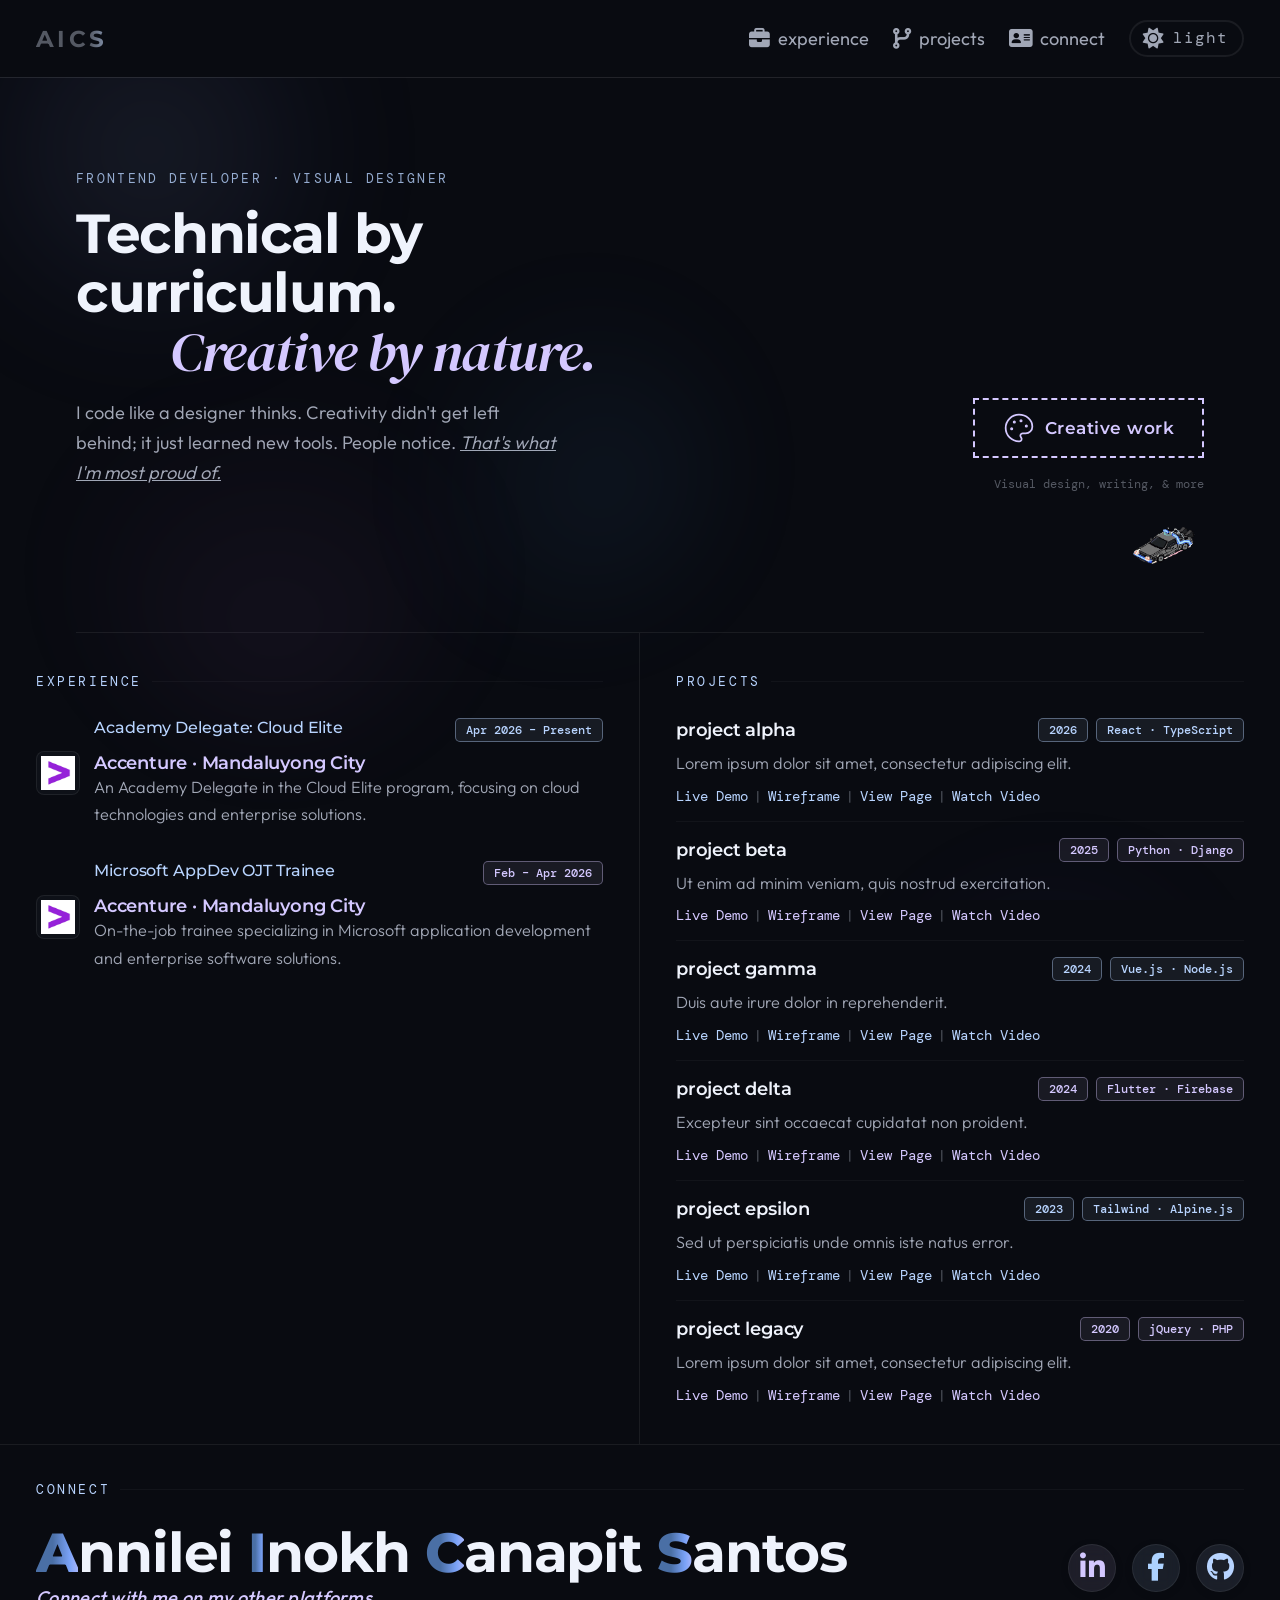
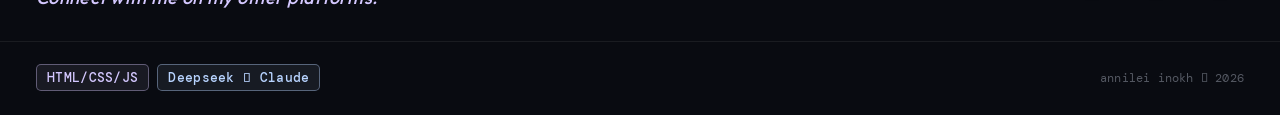
==== commit 51985317: "portfolio update" ====
--- a/index.html
+++ b/index.html
@@ -93,16 +93,16 @@
       </a>
       <div class="nav-r">
         <a href="#exp" class="nav-link">
+          <i class="fas fa-briefcase nav-icon-mobile"></i>
           <span class="nav-text">experience</span>
-          <i class="fas fa-briefcase nav-icon-mobile"></i>
         </a>
         <a href="#proj" class="nav-link">
+          <i class="fas fa-code-branch nav-icon-mobile"></i>
           <span class="nav-text">projects</span>
-          <i class="fas fa-code-branch nav-icon-mobile"></i>
         </a>
         <a href="#connect" class="nav-link">
+          <i class="fas fa-address-card nav-icon-mobile"></i>
           <span class="nav-text">connect</span>
-          <i class="fas fa-address-card nav-icon-mobile"></i>
         </a>
         <button class="toggle-btn" id="modeBtn" aria-label="Toggle theme">
           <i class="fas t-icon" id="modeIcon">☀</i>
--- a/css/components.css
+++ b/css/components.css
@@ -377,7 +377,7 @@
     font-size: 1rem;
   }
 
-    /* Logo link cursor style */
+  /* Logo link cursor style */
   .logo-link {
     cursor: pointer;
     text-decoration: none;
@@ -410,15 +410,16 @@
   }
   
   .toggle-btn {
-    padding: 4px 10px;
+    padding: 6px 10px;
   }
   
   .t-icon {
     font-size: 0.875rem;
   }
   
+  /* Hide the light/dark text on mobile */
   #modeTxt {
-    font-size: 0.625rem;
+    display: none;
   }
   
   .gif-button {
@@ -508,6 +509,10 @@
     font-size: 1rem;
   }
   
+  .toggle-btn {
+    padding: 4px 8px;
+  }
+  
   .gif-button {
     width: 50px;
     height: 50px;
@@ -559,4 +564,4 @@
   nav.nav-scrolled {
     padding: 8px 16px;
   }
-}+} 
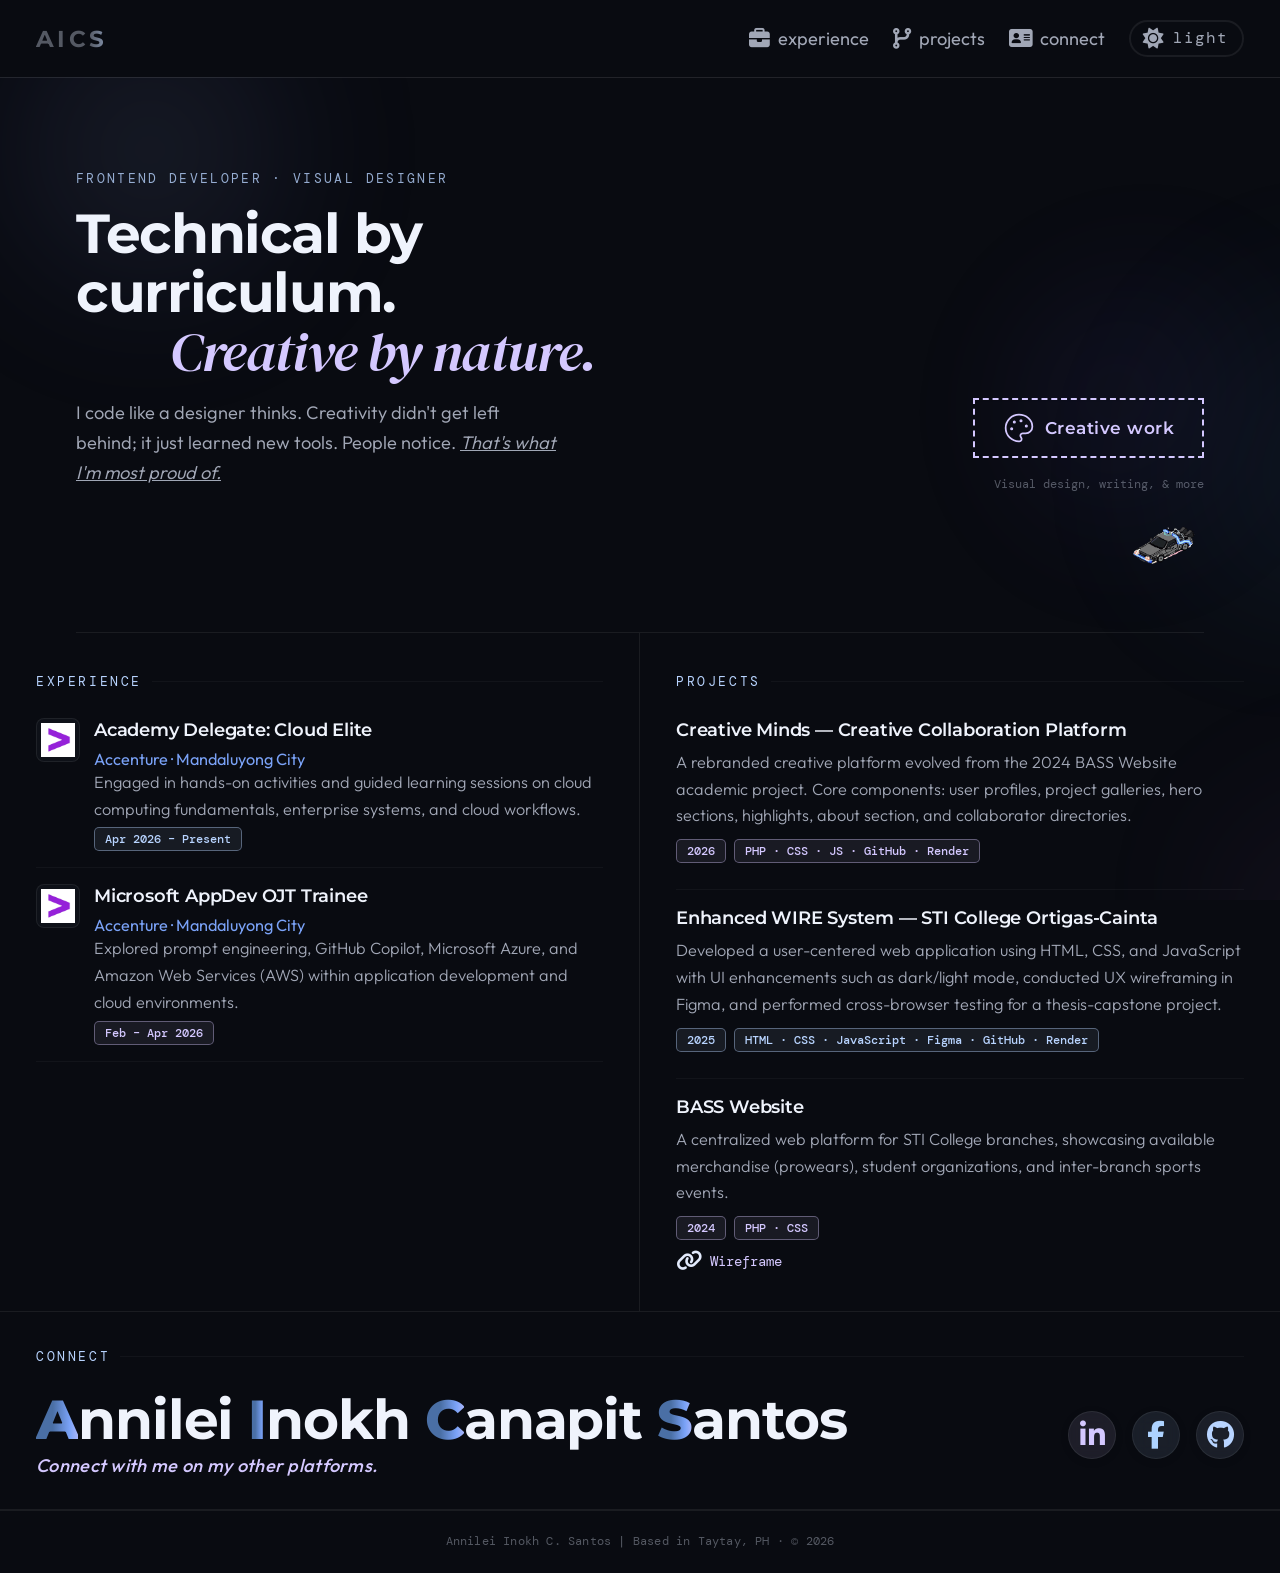
==== commit 5905d1be: "portfolio update" ====
--- a/index.html
+++ b/index.html
@@ -15,64 +15,6 @@
 
   <!-- Font Awesome 6 (Free) -->
   <link rel="stylesheet" href="https://cdnjs.cloudflare.com/ajax/libs/font-awesome/6.5.1/css/all.min.css">
-
-  <!-- Experience Logo Styles -->
-  <style>
-    .exp-item {
-      display: flex;
-      gap: 14px;
-      align-items: center;
-    }
-
-    .exp-logo-wrap {
-      flex-shrink: 0;
-      width: 44px;
-      height: 44px;
-      border-radius: 8px;
-      border: 0.5px solid var(--border);
-      background: var(--bg2);
-      display: flex;
-      align-items: center;
-      justify-content: center;
-      overflow: hidden;
-    }
-
-    .exp-logo-wrap img {
-      width: 100%;
-      height: 100%;
-      object-fit: contain;
-      padding: 4px;
-      filter: grayscale(20%);
-      transition: filter 0.2s ease;
-    }
-
-    .exp-item:hover .exp-logo-wrap img {
-      filter: grayscale(0%);
-    }
-
-    .exp-logo-wrap .exp-logo-fallback {
-      font-family: 'Montserrat', sans-serif;
-      font-size: 0.6rem;
-      font-weight: 700;
-      color: var(--txt3);
-      text-align: center;
-      letter-spacing: 0.05em;
-      line-height: 1.1;
-      padding: 2px;
-    }
-
-    .exp-body {
-      flex: 1;
-      min-width: 0;
-    }
-
-    @media (max-width: 480px) {
-      .exp-logo-wrap {
-        width: 36px;
-        height: 36px;
-        border-radius: 6px;
-      }
-    }
   </style>
 </head>
 <body>
@@ -216,10 +158,8 @@
     <!-- ── Footer ─────────────────────────────────────────── -->
     <div class="bottom">
       <div class="sig-row">
-        <div class="sig s-v">HTML/CSS/JS</div>
-        <div class="sig s-b">Deepseek 𖥔 Claude</div>
+        <div class="build-note">Annilei Inokh C. Santos | Based in Taytay, PH · © 2026</div>
       </div>
-      <div class="build-note">annilei inokh 𖥔 2026</div>
     </div>
 
   </div><!-- /.content-wrapper -->
--- a/css/style.css
+++ b/css/style.css
@@ -112,10 +112,6 @@
   min-height: 100vh;
   transition: background 0.3s, color 0.3s;
   position: relative;
-  user-select: none;
-  -webkit-user-select: none;
-  -moz-user-select: none;
-  -ms-user-select: none;
   background: var(--bg);
   color: var(--txt);
 }
@@ -295,65 +291,115 @@
 
 
 /* ============================================================
-   9. COMPONENTS — Experience Items
-   ============================================================ */
-.exp-item { margin-bottom: 32px; }
-.exp-item:last-child { margin-bottom: 0; }
-
+   9. COMPONENTS — Experience Items (Date tag at bottom)
+   ============================================================ */
+
+.exp-item {
+  display: flex;
+  gap: 14px;
+  align-items: flex-start;
+  padding: 16px 0;
+  border-bottom: 0.5px solid var(--border2);
+}
+
+.exp-item:first-of-type { 
+  padding-top: 0; 
+}
+
+.exp-item:last-child { 
+  margin-bottom: 0; 
+}
+
+.exp-logo-wrap {
+  flex-shrink: 0;
+  width: 44px;
+  height: 44px;
+  border-radius: 8px;
+  border: 0.5px solid var(--border);
+  background: var(--bg2);
+  display: flex;
+  align-items: center;
+  justify-content: center;
+  overflow: hidden;
+}
+
+.exp-logo-wrap img {
+  width: 100%;
+  height: 100%;
+  object-fit: contain;
+  padding: 4px;
+  filter: grayscale(20%);
+  transition: filter 0.2s ease;
+}
+
+.exp-item:hover .exp-logo-wrap img {
+  filter: grayscale(0%);
+}
+
+.exp-logo-wrap .exp-logo-fallback {
+  font-family: 'Montserrat', sans-serif;
+  font-size: 0.6rem;
+  font-weight: 700;
+  color: var(--txt3);
+  text-align: center;
+  letter-spacing: 0.05em;
+  line-height: 1.1;
+  padding: 2px;
+}
+
+.exp-body {
+  flex: 1;
+  min-width: 0;
+}
+
+/* exp-top now only contains the role group */
 .exp-top {
+  margin-bottom: 8px;
+}
+
+/* Role and company link grouped together */
+.exp-role-group {
   display: flex;
-  justify-content: space-between;
-  align-items: flex-start;
-  margin-bottom: 6px;
+  align-items: baseline;
   flex-wrap: wrap;
-  gap: 8px;
-}
-
+  gap: 6px 12px;
+}
+
+/* Role styling */
 .exp-role {
-  font-size: 0.75rem;
-  color: var(--blue);
-  margin-bottom: 8px;
-  font-weight: 500;
-  font-family: 'Montserrat', sans-serif;
-  letter-spacing: -0.1px;
-}
-
-.exp-year {
-  font-family: 'DM Mono', monospace;
-  font-size: 0.625rem;
-  color: var(--txt3);
-  background: var(--bg2);
-  padding: 2px 8px;
-  border-radius: 4px;
-}
-
-.exp-place {
   font-size: 0.875rem;
   font-weight: 600;
-  color: var(--txt);
+  color: var(--head);
   font-family: 'Montserrat', sans-serif;
   letter-spacing: -0.2px;
-}
-
-.exp-place a {
+  margin-bottom: 0;
+}
+
+/* Company link styling */
+.exp-place {
+  font-size: 0.78125rem;
+  font-weight: 400;
   color: var(--violet);
+  font-family: 'Outfit', sans-serif;
+  letter-spacing: normal;
   text-decoration: none;
   transition: color 0.2s ease;
 }
 
-.exp-place a:hover {
+.exp-place:hover {
   color: var(--link-hover);
   text-decoration: underline;
 }
 
+/* Description */
 .exp-desc {
   font-size: 0.78125rem;
   color: var(--txt2);
   font-weight: 300;
-  line-height: 1.7;
-}
-
-/* Experience Date Tags */
+  line-height: 1.65;
+}
+
+/* Date tag - now at the bottom */
 .exp-date-tag {
   font-family: 'DM Mono', monospace;
   font-size: 0.5625rem;
@@ -362,23 +408,23 @@
   border: 0.5px solid;
   font-weight: 500;
   white-space: nowrap;
-}
-
-/* Blue theme for experience dates */
+  display: inline-block;
+}
+
+/* Date tag themes */
 .exp-date-blue {
   border-color: var(--blue-bd);
   color: var(--blue);
   background: var(--blue-bg);
 }
 
-/* Violet theme for experience dates */
 .exp-date-violet {
   border-color: var(--violet-bd);
   color: var(--violet);
   background: var(--violet-bg);
 }
 
-/* Light mode adjustments for experience dates */
+/* Light mode adjustments */
 .p.light .exp-date-blue {
   border-color: rgba(123,138,158,0.3);
   color: #7b8a9e;
@@ -391,8 +437,20 @@
   background: rgba(155,123,181,0.06);
 }
 
-/* Responsive experience date tags */
+/* Responsive */
 @media (max-width: 600px) {
+  .exp-role {
+    font-size: 0.75rem;
+  }
+  
+  .exp-place {
+    font-size: 0.6875rem;
+  }
+  
+  .exp-desc {
+    font-size: 0.6875rem;
+  }
+  
   .exp-date-tag {
     font-size: 0.5rem;
     padding: 2px 8px;
@@ -400,15 +458,32 @@
 }
 
 @media (max-width: 480px) {
+  .exp-logo-wrap {
+    width: 36px;
+    height: 36px;
+    border-radius: 6px;
+  }
+  
+  .exp-role {
+    font-size: 0.6875rem;
+  }
+  
+  .exp-place {
+    font-size: 0.625rem;
+  }
+  
+  .exp-desc {
+    font-size: 0.625rem;
+  }
+  
   .exp-date-tag {
     font-size: 0.4375rem;
     padding: 2px 6px;
   }
 }
 
-
-/* ============================================================
-   10. COMPONENTS — Project Items
+/* ============================================================
+   10. COMPONENTS — Project Items (UPDATED: Tags below title)
    ============================================================ */
 .proj-item {
   padding: 16px 0;
@@ -417,29 +492,25 @@
 .proj-item:first-of-type { padding-top: 0; }
 .proj-item:last-child    { border-bottom: none; padding-bottom: 0; }
 
-.proj-top {
-  display: flex;
-  justify-content: space-between;
-  align-items: flex-start;
-  margin-bottom: 8px;
-  flex-wrap: wrap;
-  gap: 10px;
-}
-
+/* Project title - now takes full width */
 .proj-name {
   font-size: 0.875rem;
   font-weight: 600;
   color: var(--head);
   font-family: 'Montserrat', sans-serif;
   letter-spacing: -0.2px;
-}
-
-/* Project Tags Container */
+  margin-bottom: 8px;
+  display: block;
+}
+
+/* Project Tags Container - now below title */
 .proj-tags {
   display: flex;
   gap: 8px;
   align-items: center;
   flex-wrap: wrap;
+  margin-top: 10px;
+  margin-bottom: 10px;
 }
 
 /* Base tag styles */
@@ -499,6 +570,7 @@
   color: var(--txt2);
   font-weight: 300;
   line-height: 1.65;
+  margin-top: 8px;
 }
 
 /* Project Thumbnails */
@@ -668,7 +740,7 @@
   }
 }
 
-/* Responsive styles */
+/* Responsive styles for tags */
 @media (max-width: 600px) {
   .proj-tag {
     font-size: 0.5rem;
@@ -830,28 +902,25 @@
 
 
 /* ============================================================
-   12. SECTIONS — Footer / Bottom Bar
+   12. SECTIONS — Footer / Bottom Bar (CENTER-ALIGNED)
    ============================================================ */
 .bottom {
   display: flex;
+  flex-direction: column;
   align-items: center;
-  justify-content: space-between;
+  justify-content: center;
+  text-align: center;
   padding: 22px 36px 24px;
-  flex-wrap: nowrap;
   gap: 12px;
-  position: relative;
-  min-width: 0;
+  border-top: 0.5px solid var(--border);
 }
 
 .sig-row {
   display: flex;
   gap: 8px;
   align-items: center;
-  flex-wrap: nowrap;
-  flex-shrink: 1;
-  min-width: 0;
-  overflow-x: auto;
-  -webkit-overflow-scrolling: touch;
+  justify-content: center;
+  flex-wrap: wrap;
 }
 
 .sig {
@@ -863,24 +932,55 @@
   border: 0.5px solid;
   letter-spacing: 0.3px;
   white-space: nowrap;
-  flex-shrink: 0;
-}
-.s-b { border-color: var(--blue-bd);   color: var(--blue);   background: var(--blue-bg); }
-.s-v { border-color: var(--violet-bd); color: var(--violet); background: var(--violet-bg); }
+  transition: all 0.2s ease;
+}
+
+.sig:hover {
+  transform: translateY(-1px);
+}
+
+.s-b { 
+  border-color: var(--blue-bd);   
+  color: var(--blue);   
+  background: var(--blue-bg); 
+}
+
+.s-v { 
+  border-color: var(--violet-bd); 
+  color: var(--violet); 
+  background: var(--violet-bg); 
+}
 
 .build-note {
   font-family: 'DM Mono', monospace;
   font-size: 0.59375rem;
   color: var(--txt3);
   letter-spacing: 0.2px;
-  white-space: nowrap;
-  flex-shrink: 0;
-}
-
+  font-weight: 400;
+}
+
+/* Tablet (768px - 1024px) */
+@media (max-width: 1024px) {
+  .bottom {
+    padding: 18px 30px 20px;
+    gap: 10px;
+  }
+  
+  .sig {
+    font-size: 0.5625rem;
+    padding: 4px 9px;
+  }
+  
+  .build-note {
+    font-size: 0.5625rem;
+  }
+}
+
+/* Mobile (≤768px) */
 @media (max-width: 768px) {
   .bottom {
-    padding: 14px 20px;
-    gap: 8px;
+    padding: 16px 24px 18px;
+    gap: 10px;
   }
   
   .sig {
@@ -889,7 +989,7 @@
   }
   
   .sig-row {
-    gap: 5px;
+    gap: 6px;
   }
   
   .build-note {
@@ -897,21 +997,46 @@
   }
 }
 
+/* Small Mobile (≤550px) */
 @media (max-width: 550px) {
   .bottom {
-    justify-content: flex-start;
-    gap: 10px;
+    padding: 14px 20px 16px;
+    gap: 8px;
+  }
+  
+  .sig {
+    font-size: 0.5rem;
+    padding: 3px 8px;
+  }
+  
+  .build-note {
+    font-size: 0.5rem;
+    white-space: normal;
+    max-width: 90%;
+  }
+}
+
+/* Very Small Devices (≤380px) */
+@media (max-width: 380px) {
+  .bottom {
+    padding: 12px 16px;
+    gap: 8px;
+  }
+  
+  .sig {
+    font-size: 0.4375rem;
+    padding: 2px 6px;
   }
   
   .sig-row {
-    flex-shrink: 0;
+    gap: 5px;
   }
   
   .build-note {
-    flex-shrink: 0;
-  }
-}
-
+    font-size: 0.4375rem;
+    line-height: 1.4;
+  }
+}
 
 /* ============================================================
    13. MEDIA QUERIES — Tablet & Mobile Optimization
@@ -1006,11 +1131,7 @@
     gap: 6px;
   }
   
-  .proj-top {
-    flex-direction: column;
-    align-items: flex-start;
-    gap: 6px;
-  }
+  /* Remove proj-top since we're not using it anymore */
   
   .hero-body {
     grid-template-columns: minmax(150px, 1fr) auto;
@@ -1109,4 +1230,124 @@
 
 .content-wrapper {
   padding: 0;
+}
+
+/* ============================================================
+   14. SELECTIVE USER SELECT — RECRUITER HIGHLIGHT MODE (FIXED)
+   ============================================================ */
+
+/* STEP 1: Make EVERYTHING unselectable by default */
+.p, 
+.p *,
+body *,
+html * {
+  user-select: none !important;
+  -webkit-user-select: none !important;
+  -moz-user-select: none !important;
+  -ms-user-select: none !important;
+}
+
+/* STEP 2: Explicitly allow selection ONLY on recruiter-important items */
+.exp-item,
+.exp-item *,
+.proj-item,
+.proj-item *,
+.hero-desc,
+.hero-desc *,
+.c-big,
+.c-big *,
+.cta,
+.cta *,
+.exp-place,
+.exp-place *,
+.exp-role,
+.exp-role *,
+.proj-name,
+.proj-name *,
+.proj-desc,
+.proj-desc *,
+.exp-desc,
+.exp-desc *,
+.proj-link,
+.proj-link *,
+.exp-date-tag,
+.exp-date-tag *,
+.proj-tag,
+.proj-tag *,
+.sig,
+.sig *,
+.build-note,
+.build-note *,
+.eyebrow,
+.eyebrow * {
+  user-select: text !important;
+  -webkit-user-select: text !important;
+  -moz-user-select: text !important;
+  -ms-user-select: text !important;
+}
+
+/* STEP 3: Explicitly BLOCK selection on decorative/label elements */
+.exp-logo-wrap,
+.exp-logo-wrap *,
+.proj-thumbnails,
+.proj-thumbnails *,
+.sec-label,
+.sec-label *,
+.cta-hint,
+.cta-hint *,
+.orb,
+[class*="orb"],
+.contrib-left .c-sub,
+.contrib-left .c-sub *,
+.bottom .sig-row .sig:not(.s-b):not(.s-v) {
+  user-select: none !important;
+  -webkit-user-select: none !important;
+  -moz-user-select: none !important;
+  -ms-user-select: none !important;
+}
+
+/* Visual feedback for selected recruiter content */
+.exp-item::selection,
+.exp-item *::selection,
+.proj-item::selection,
+.proj-item *::selection,
+.hero-desc::selection,
+.c-big::selection,
+.exp-role::selection,
+.proj-name::selection,
+.exp-desc::selection,
+.proj-desc::selection {
+  background: var(--blue) !important;
+  color: var(--bg) !important;
+  text-shadow: none !important;
+}
+
+/* Special violet accent for key titles */
+.exp-role::selection,
+.proj-name::selection,
+.c-big::selection {
+  background: var(--violet) !important;
+  color: var(--bg) !important;
+}
+
+/* Link selections */
+a::selection,
+.proj-link::selection,
+.exp-place::selection {
+  background: var(--link) !important;
+  color: var(--bg) !important;
+}
+
+/* Light mode adjustments */
+.p.light .exp-item::selection,
+.p.light .proj-item::selection,
+.p.light .hero-desc::selection {
+  background: var(--violet) !important;
+  color: var(--bg) !important;
+}
+
+.p.light .exp-role::selection,
+.p.light .proj-name::selection {
+  background: var(--blue) !important;
+  color: var(--bg) !important;
 }
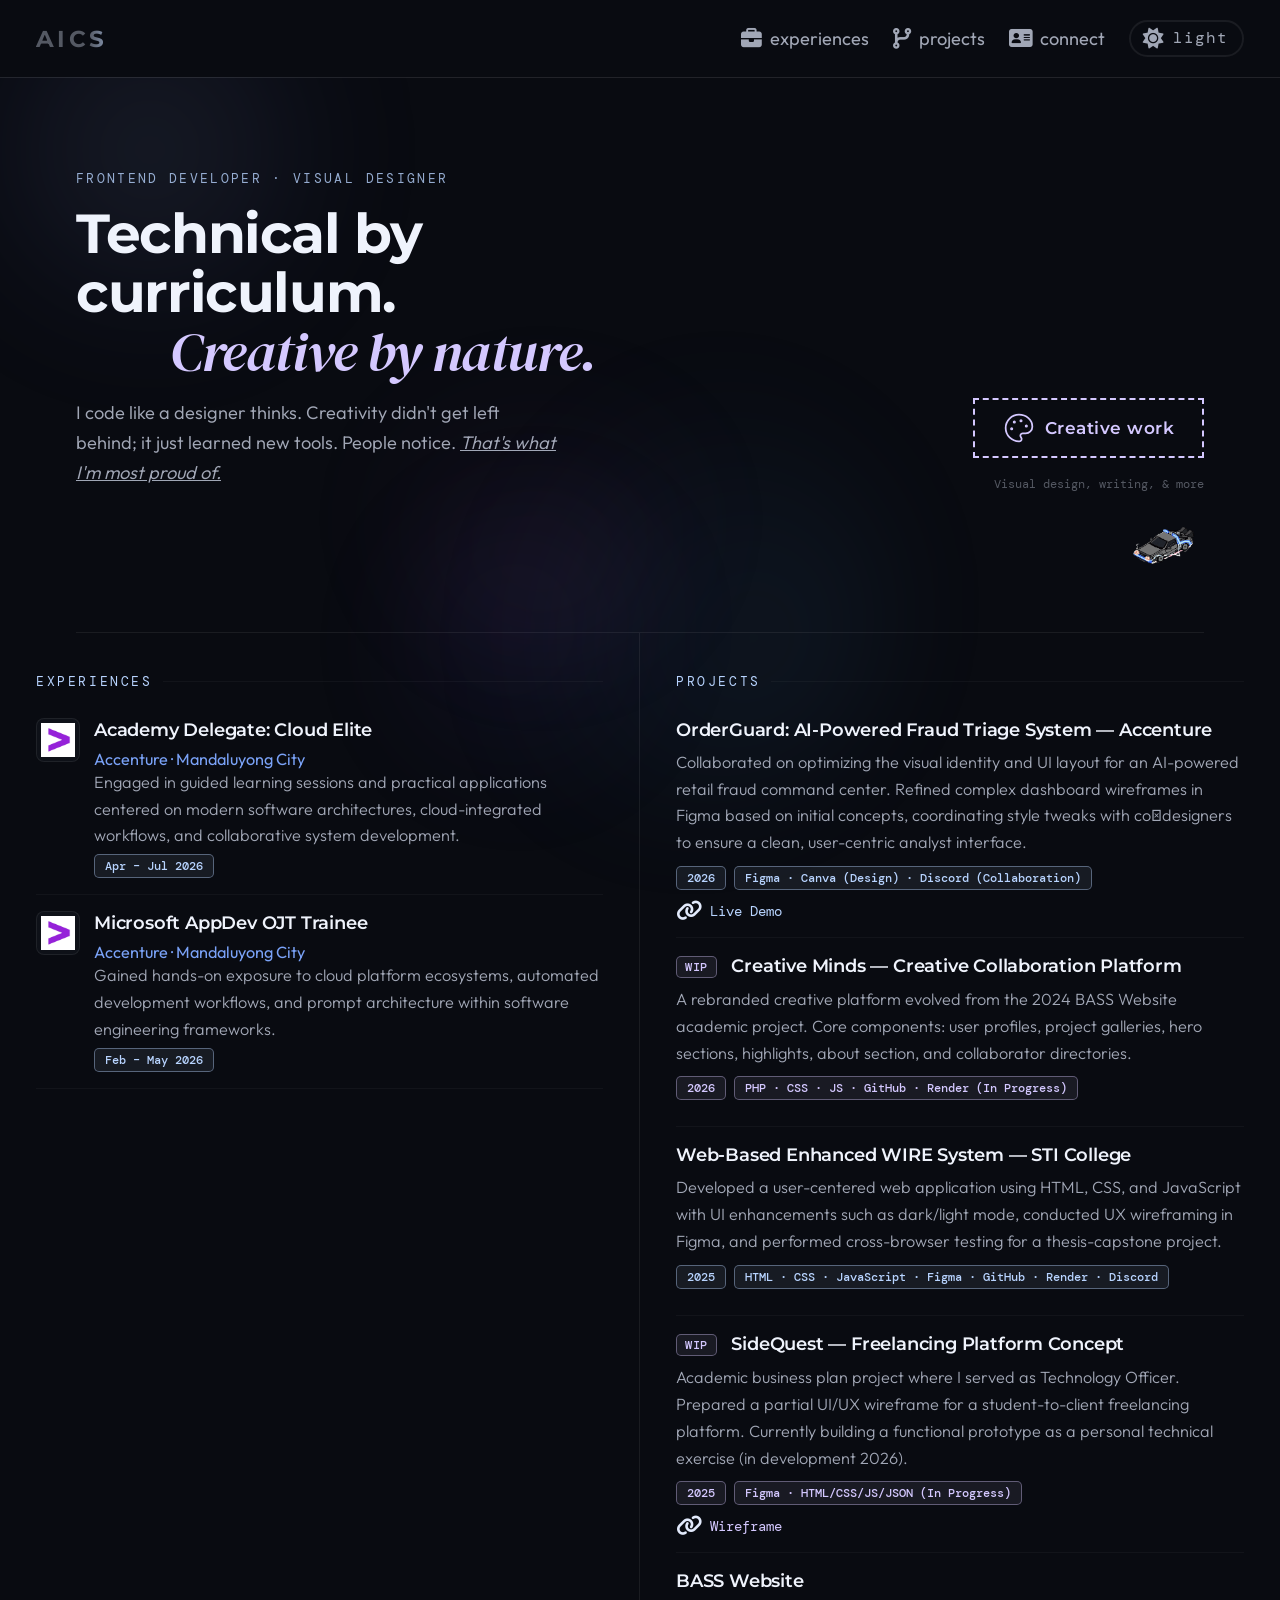
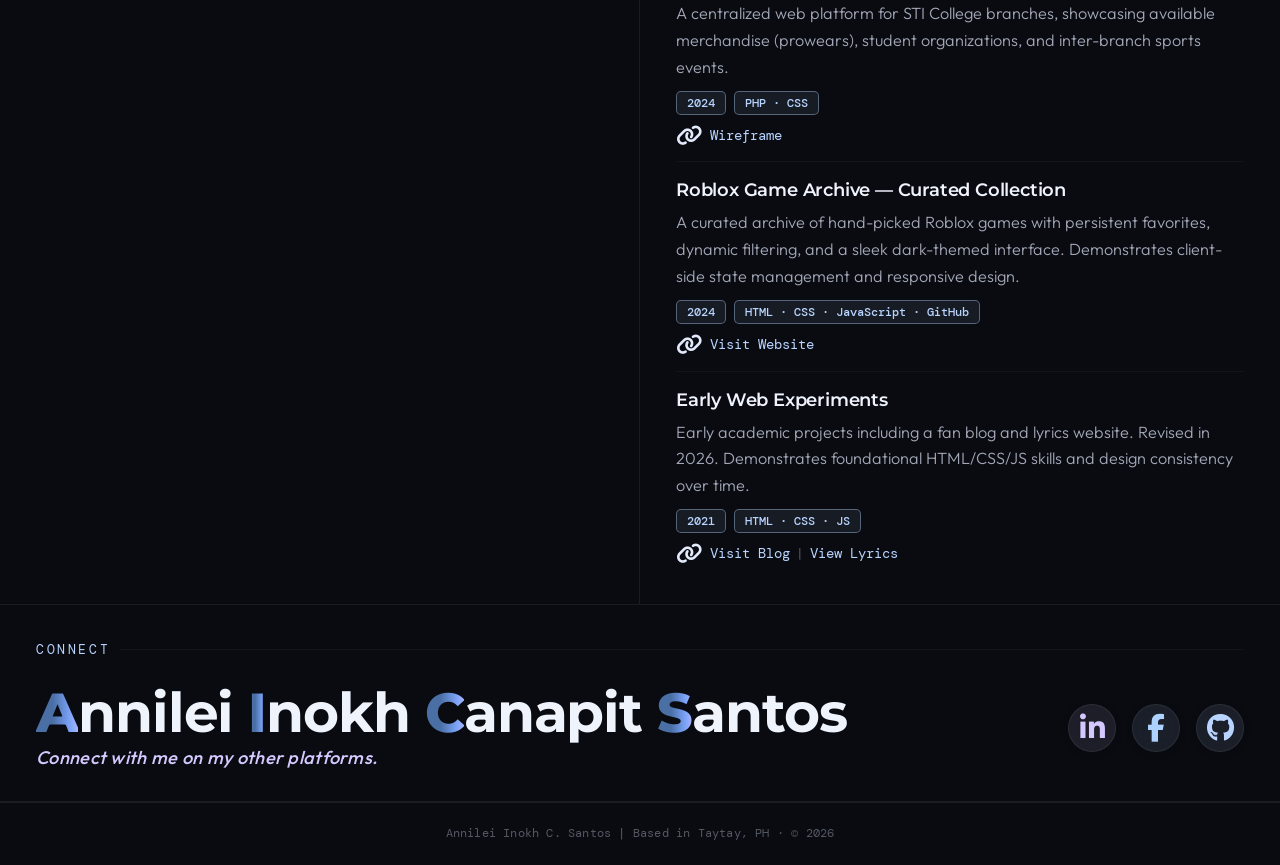
==== commit cd7ca17b: "portfolio update" ====
--- a/index.html
+++ b/index.html
@@ -36,7 +36,7 @@
       <div class="nav-r">
         <a href="#exp" class="nav-link">
           <i class="fas fa-briefcase nav-icon-mobile"></i>
-          <span class="nav-text">experience</span>
+          <span class="nav-text">experiences</span>
         </a>
         <a href="#proj" class="nav-link">
           <i class="fas fa-code-branch nav-icon-mobile"></i>
@@ -101,13 +101,13 @@
       </div>
     </div>
 
-    <!-- ── Two-Column: Experience + Projects ──────────────── -->
+    <!-- ── Two-Column: Experiences + Projects ──────────────── -->
     <div class="two-col">
 
-      <!-- Experience Column -->
+      <!-- Experiences Column -->
       <div class="col-l" id="exp">
-        <div class="sec-label">experience</div>
-        <!-- Experience content will be loaded dynamically from JSON -->
+        <div class="sec-label">experiences</div>
+        <!-- Experiences content will be loaded dynamically from JSON -->
       </div>
 
       <!-- Projects Column -->
--- a/css/style.css
+++ b/css/style.css
@@ -1350,4 +1350,27 @@
 .p.light .proj-name::selection {
   background: var(--blue) !important;
   color: var(--bg) !important;
-}+}
+
+/* ============================================================
+   WIP BADGE STYLES — Violet Theme (Creative/In-Progress)
+   ============================================================ */
+.wip-badge {
+  font-family: 'DM Mono', monospace;
+  font-size: 0.5625rem;
+  padding: 2px 8px;
+  border-radius: 5px;
+  background: var(--violet-bg);
+  border: 0.5px solid var(--violet-bd);
+  color: var(--violet);
+  margin-right: 10px;
+  vertical-align: middle;
+  text-transform: uppercase;
+  letter-spacing: 0.5px;
+  font-weight: 500;
+  display: inline-block;
+  white-space: nowrap;
+  animation: pulseGlow 2s ease-in-out infinite;
+}
+
+/* Light mode automatically inherits violet from :root */
